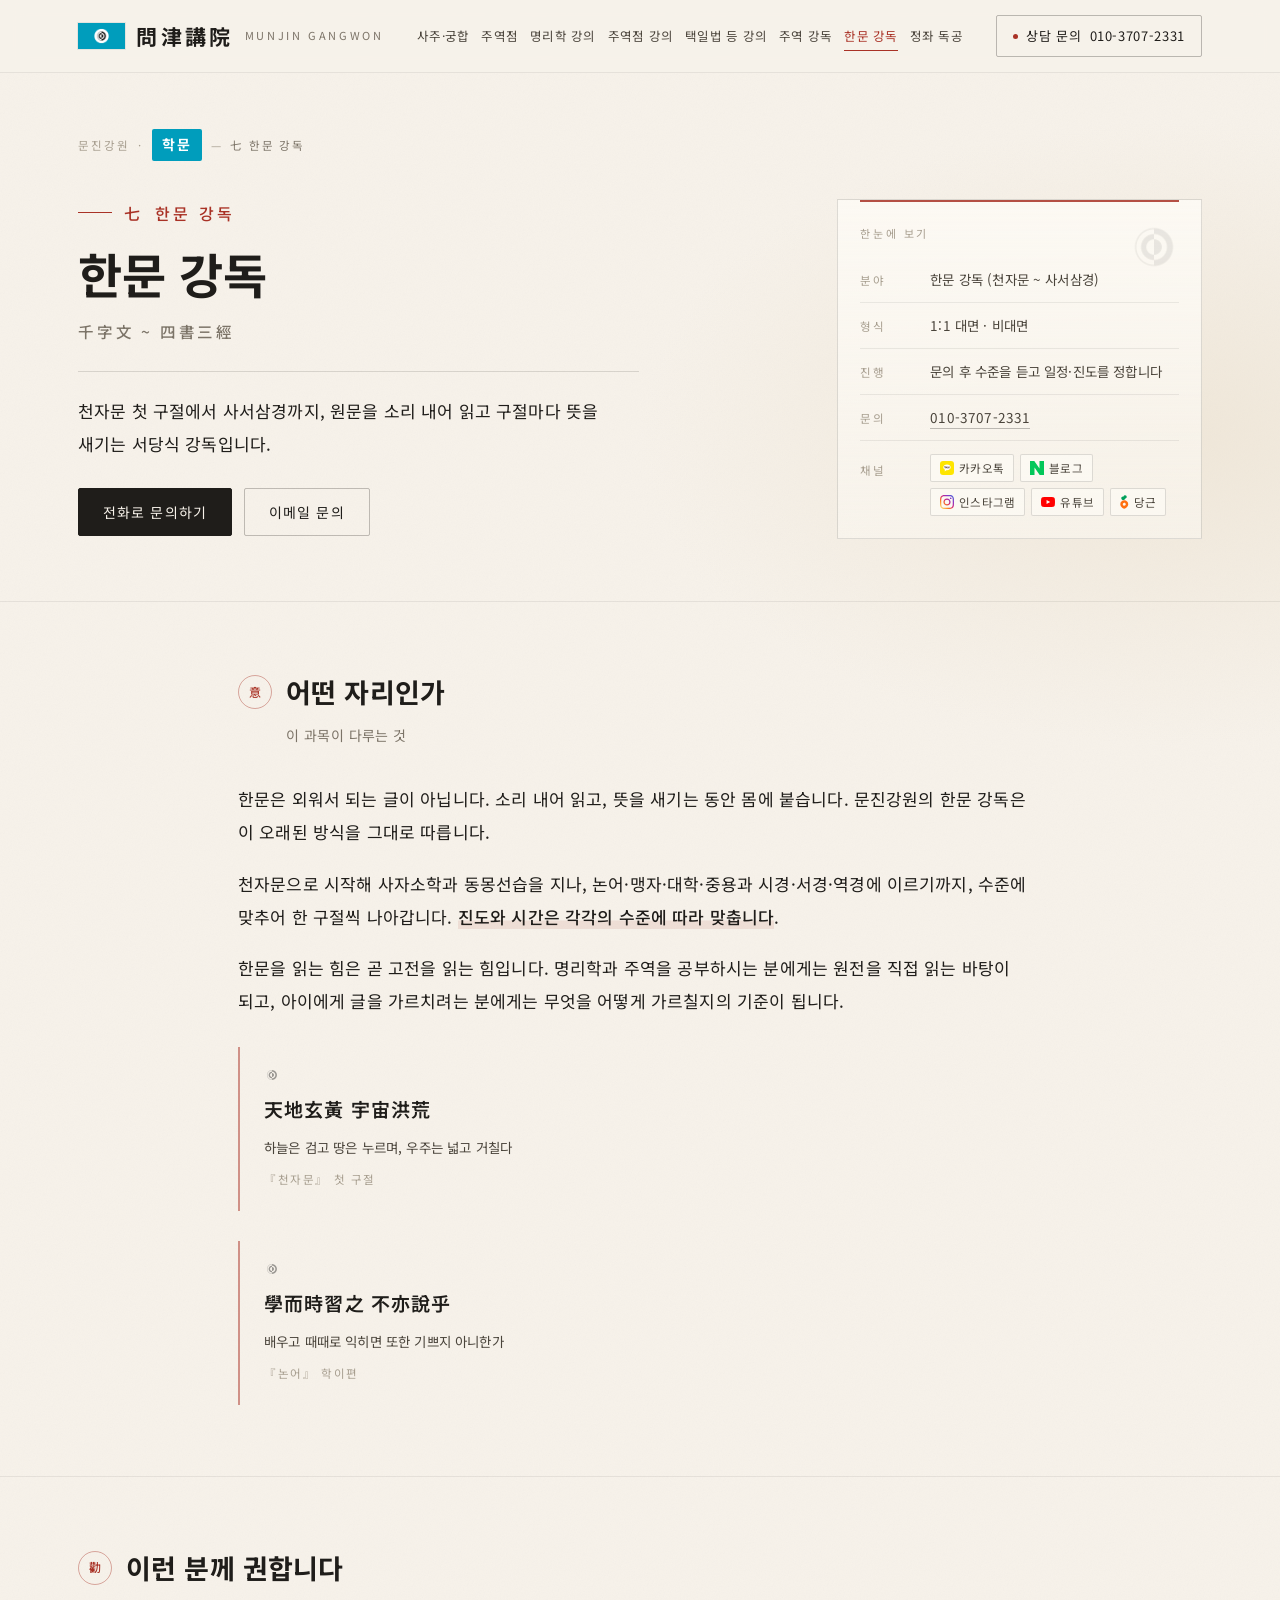
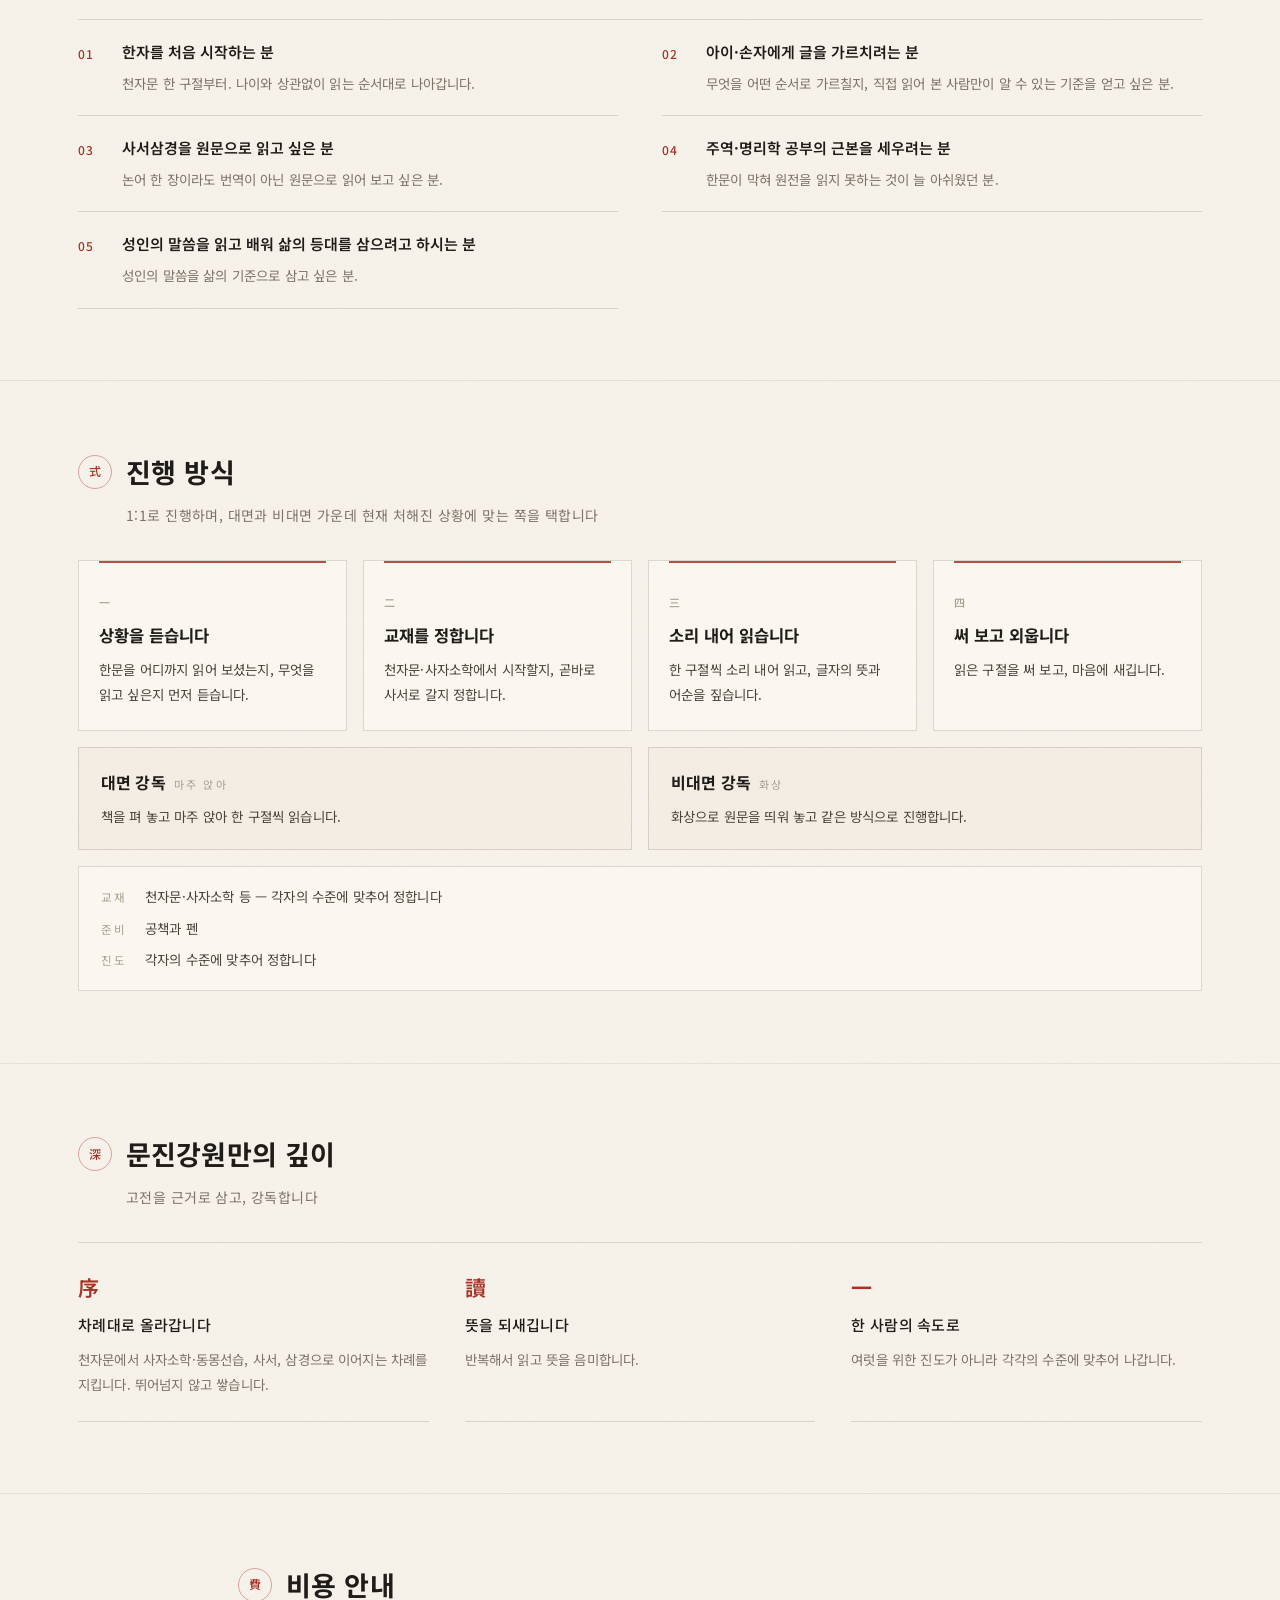
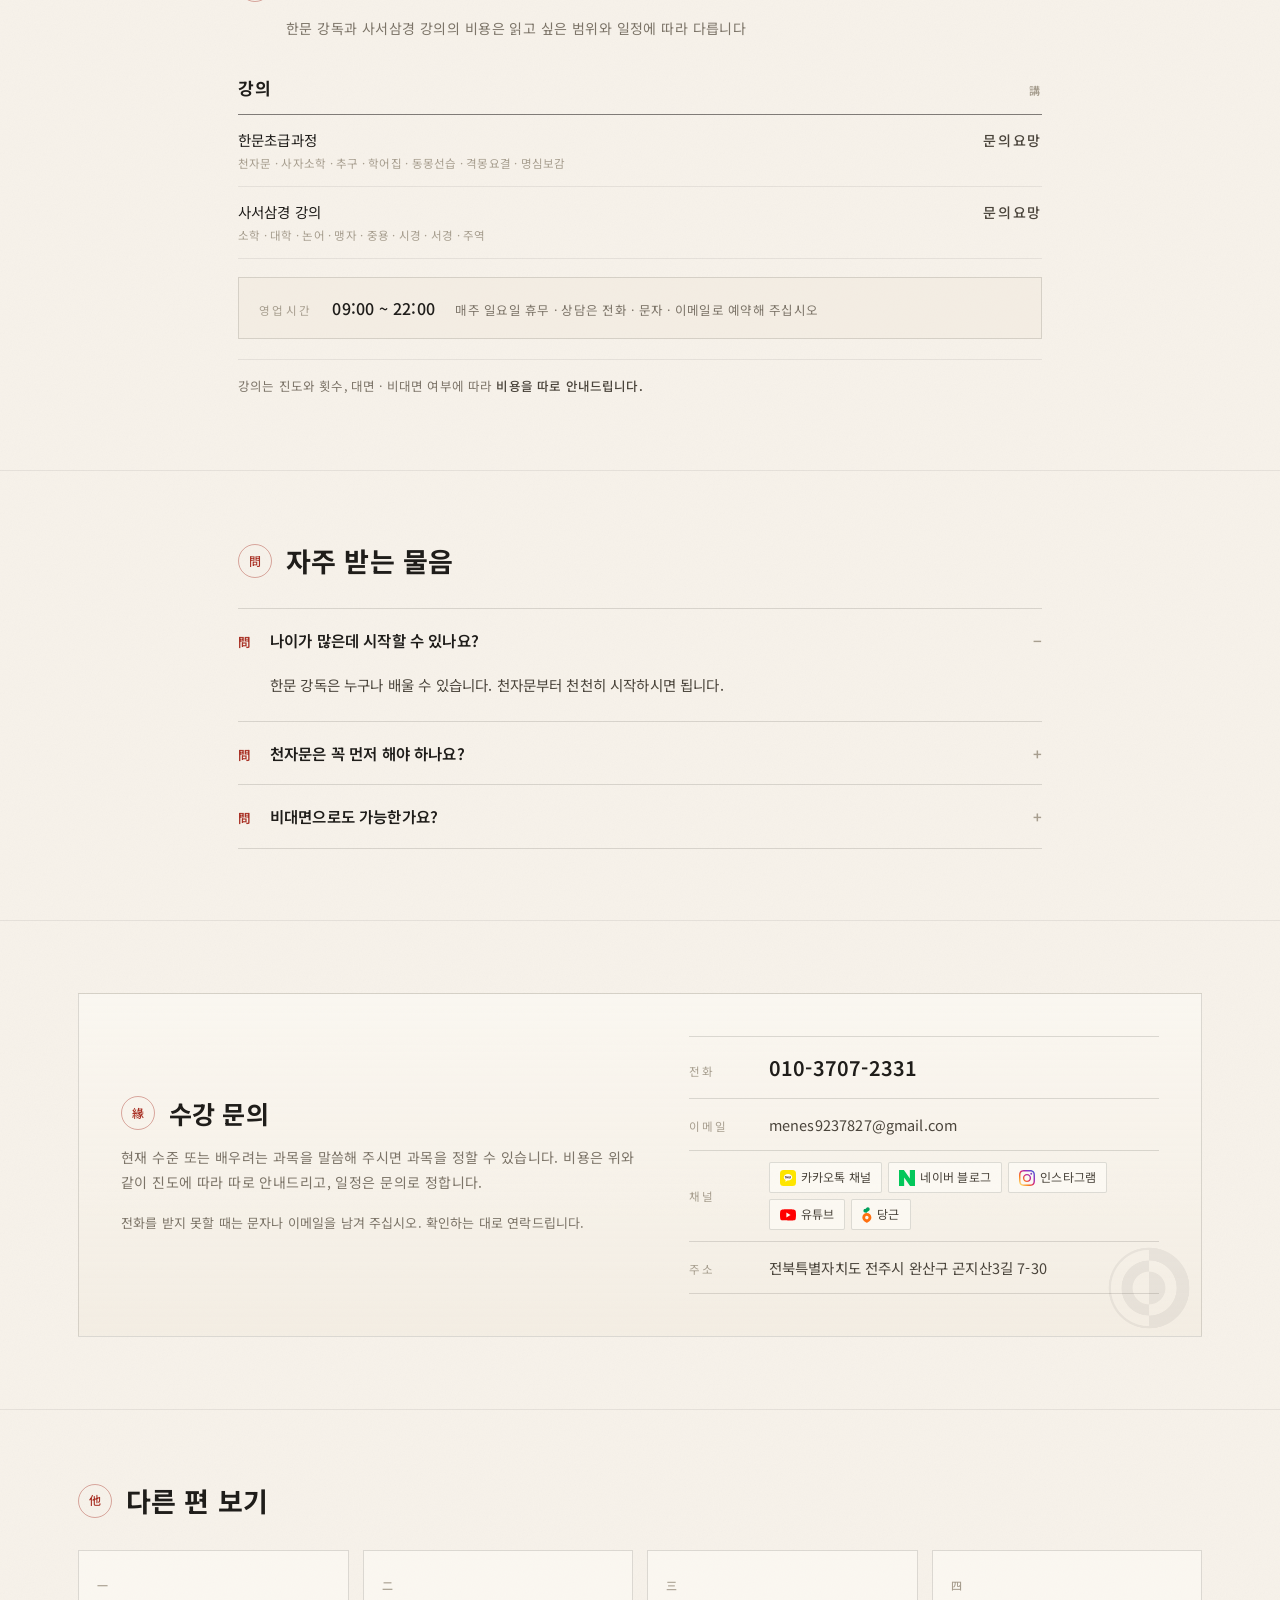
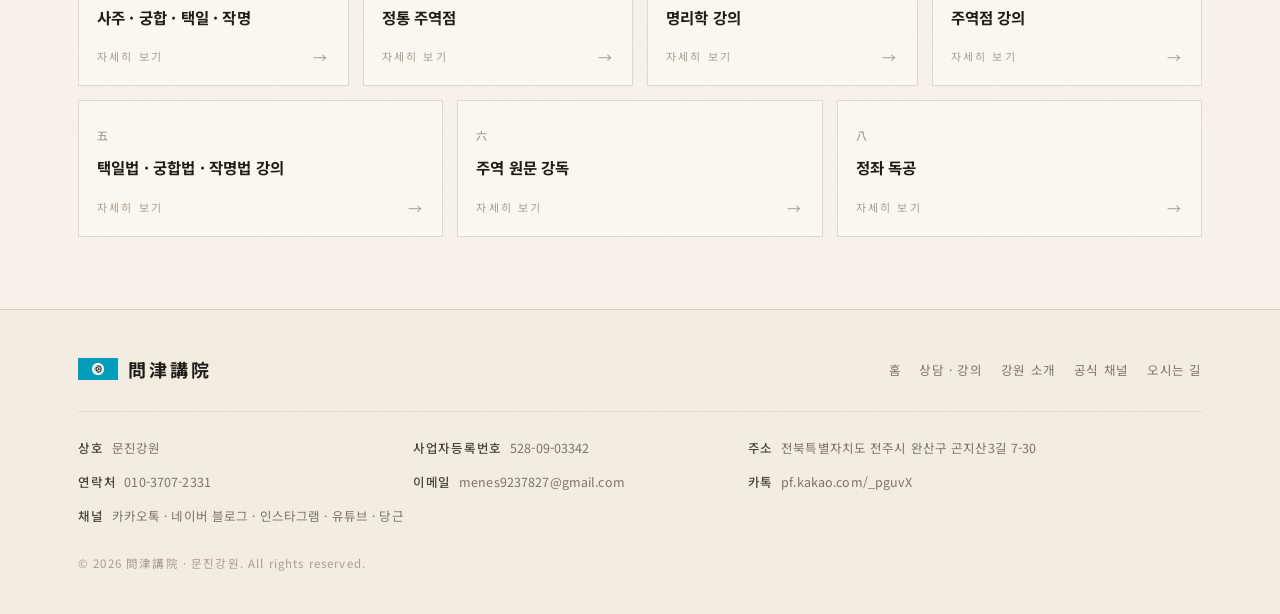
==== hanmun.html @ 432a739d "문진강원 홈페이지 공개" ====
<!DOCTYPE html>
<html lang="ko">
<head>
<meta charset="utf-8">
<meta name="viewport" content="width=device-width, initial-scale=1">
<title>한문 강독 · 問津講院 문진강원</title>
<meta name="description" content="전주 문진강원의 1:1 한문 강독. 천자문·사자소학에서 사서삼경까지 원문을 소리 내어 읽고 뜻을 새기는 서당식 수업. 진도는 각자의 수준에 맞춥니다.">
<meta name="theme-color" content="#F7F2EA">
<link rel="icon" type="image/png" href="assets/favicon.png">
<link rel="apple-touch-icon" href="assets/apple-touch-icon.png">

<meta property="og:type" content="article">
<meta property="og:title" content="한문 강독 · 問津講院 문진강원">
<meta property="og:description" content="전주 문진강원의 1:1 한문 강독. 천자문·사자소학에서 사서삼경까지 원문을 소리 내어 읽고 뜻을 새기는 서당식 수업. 진도는 각자의 수준에 맞춥니다.">
<meta property="og:image" content="assets/hanok-yard.jpg">
<link rel="preconnect" href="https://fonts.googleapis.com">
<link rel="preconnect" href="https://fonts.gstatic.com" crossorigin>
<link href="https://fonts.googleapis.com/css2?family=Noto+Sans+KR:wght@300;400;500;600;700;800&display=swap" rel="stylesheet">
<link rel="stylesheet" href="assets/detail.css">
</head>
<body>
<a class="skip" href="#main">본문 바로가기</a>

<header class="site-header">
  <div class="wrap">
    <a class="brand" href="index.html" aria-label="문진강원 홈으로">
      <img class="flag brand-flag" src="assets/flag-sm.png" alt="" width="47" height="26">
      <span class="hanja">問津講院</span>
      <span class="romaji">Munjin Gangwon</span>
    </a>
    <nav class="partnav" aria-label="술수 · 학문 · 영성 여덟 편">
      <a href="saju.html">사주·궁합</a>
      <a href="juyeok.html">주역점</a>
      <a href="myeongri.html">명리학 강의</a>
      <a href="juyeok-class.html">주역점 강의</a>
      <a href="taegil-class.html">택일법 등 강의</a>
      <a href="juyeok-classics.html">주역 강독</a>
      <a href="hanmun.html" aria-current="page">한문 강독</a>
      <a href="meditation.html">정좌 독공</a>
    </nav>
    <a class="header-tel" href="tel:01037072331">
      <span class="dot" aria-hidden="true"></span><span class="label">상담 문의</span> 010-3707-2331
    </a>
  </div>
</header>

<main id="main">

  <section class="phero">
    <div class="wrap">
      <nav class="crumb" aria-label="위치">
        <a href="index.html">문진강원</a>
        <span aria-hidden="true">·</span>
        <a class="here" href="index.html#services">학문</a>
        <span class="dash" aria-hidden="true">—</span>
        <span class="now">七 한문 강독</span>
      </nav>

      <div class="phero-grid">
        <div>
          <p class="num">七<span>한문 강독</span></p>
          <h1>한문 강독</h1>
          <p class="hanja-sub">千字文 ~ 四書三經</p>
          <p class="ph-lead">천자문 첫 구절에서 사서삼경까지, 원문을 소리 내어 읽고 구절마다 뜻을 새기는 서당식 강독입니다.</p>
          <div class="ph-actions">
            <a class="btn btn-solid" href="tel:01037072331">전화로 문의하기</a>
            <a class="btn btn-ghost" href="mailto:menes9237827@gmail.com">이메일 문의</a>
          </div>
        </div>

        <aside class="ph-card" aria-label="한눈에 보기">
          <span class="sym-wm card-wm" aria-hidden="true"></span>
          <p class="cap">한눈에 보기</p>
          <dl>
            <div><dt>분야</dt><dd>한문 강독 (천자문 ~ 사서삼경)</dd></div>
            <div><dt>형식</dt><dd>1:1 대면 · 비대면</dd></div>
            <div><dt>진행</dt><dd>문의 후 수준을 듣고 일정·진도를 정합니다</dd></div>
            <div><dt>문의</dt><dd><a href="tel:01037072331">010-3707-2331</a></dd></div>
            <div><dt>채널</dt><dd class="ch-cell"><div class="chips">
              <a href="https://pf.kakao.com/_pguvX" target="_blank" rel="noopener"><span class="ic" aria-hidden="true"><svg width="14" height="14" viewBox="0 0 32 32" xmlns="http://www.w3.org/2000/svg"><rect width="32" height="32" rx="7" fill="#FEE500"/><g transform="translate(5.6 4.9) scale(0.867)"><path fill="#FFFFFF" d="M12 18.75c-.591 0-1.1697-.0413-1.7317-.1209-.5626.3965-3.813 2.6797-4.1198 2.7225 0 0-.1258.0489-.2328-.0141s-.0876-.2282-.0876-.2282c.0322-.2198.8426-3.0183.992-3.5333-2.7452-1.36-4.5701-3.7686-4.5701-6.5135C2.25 6.8168 6.6152 3.375 12 3.375s9.75 3.4418 9.75 7.6875c0 4.2457-4.3652 7.6875-9.75 7.6875z"/><path fill="#3C1E1E" d="M8.0496 9.8672h-.8777v3.3417c0 .2963-.2523.5372-.5625.5372s-.5625-.2409-.5625-.5372V9.8672h-.8777c-.3044 0-.552-.2471-.552-.5508s.2477-.5508.552-.5508h2.8804c.3044 0 .552.2471.552.5508s-.2477.5508-.552.5508zm10.9879 2.9566a.558.558 0 0 1 .108.4167.5588.5588 0 0 1-.2183.371.5572.5572 0 0 1-.3383.1135.558.558 0 0 1-.4493-.2236l-1.3192-1.7479-.1952.1952v1.2273a.5635.5635 0 0 1-.5627.5628.563.563 0 0 1-.5625-.5625V9.3281c0-.3102.2523-.5625.5625-.5625s.5625.2523.5625.5625v1.209l1.5694-1.5694c.0807-.0807.1916-.1252.312-.1252.1404 0 .2814.0606.3871.1661.0985.0984.1573.2251.1654.3566.0082.1327-.036.2542-.1241.3425l-1.2818 1.2817 1.3845 1.8344zm-8.3502-3.5023c-.095-.2699-.3829-.5475-.7503-.5557-.3663.0083-.6542.2858-.749.5551l-1.3455 3.5415c-.1708.5305-.0217.7272.1333.7988a.8568.8568 0 0 0 .3576.0776c.2346 0 .4139-.0952.4678-.2481l.2787-.7297 1.7152.0001.2785.7292c.0541.1532.2335.2484.4681.2484a.8601.8601 0 0 0 .3576-.0775c.1551-.0713.3041-.2681.1329-.7999l-1.3449-3.5398zm-1.3116 2.4433l.5618-1.5961.5618 1.5961H9.3757zm5.9056 1.3836c0 .2843-.2418.5156-.5391.5156h-1.8047c-.2973 0-.5391-.2314-.5391-.5156V9.3281c0-.3102.2576-.5625.5742-.5625s.5742.2523.5742.5625v3.3047h1.1953c.2974 0 .5392.2314.5392.5156z"/></g></svg></span><span>카카오톡</span></a>
              <a href="https://blog.naver.com/menes01" target="_blank" rel="noopener"><span class="ic" aria-hidden="true"><svg width="14" height="14" viewBox="0 0 24 24" xmlns="http://www.w3.org/2000/svg"><path fill="#03C75A" d="M16.273 12.845 7.376 0H0v24h7.726V11.156L16.624 24H24V0h-7.727v12.845Z"/></svg></span><span>블로그</span></a>
              <a href="https://www.instagram.com/futura.saju/" target="_blank" rel="noopener"><span class="ic" aria-hidden="true"><svg width="14" height="14" viewBox="0 0 24 24" xmlns="http://www.w3.org/2000/svg"><defs><linearGradient id="igCard2" x1="2" y1="22" x2="22" y2="2" gradientUnits="userSpaceOnUse"><stop offset="0" stop-color="#FEDA75"/><stop offset=".28" stop-color="#FA7E1E"/><stop offset=".52" stop-color="#D62976"/><stop offset=".74" stop-color="#962FBF"/><stop offset="1" stop-color="#4F5BD5"/></linearGradient></defs><path fill="url(#igCard2)" d="M7.0301.084c-1.2768.0602-2.1487.264-2.911.5634-.7888.3075-1.4575.72-2.1228 1.3877-.6652.6677-1.075 1.3368-1.3802 2.127-.2954.7638-.4956 1.6365-.552 2.914-.0564 1.2775-.0689 1.6882-.0626 4.947.0062 3.2586.0206 3.6671.0825 4.9473.061 1.2765.264 2.1482.5635 2.9107.308.7889.72 1.4573 1.388 2.1228.6679.6655 1.3365 1.0743 2.1285 1.38.7632.295 1.6361.4961 2.9134.552 1.2773.056 1.6884.069 4.9462.0627 3.2578-.0062 3.668-.0207 4.9478-.0814 1.28-.0607 2.147-.2652 2.9098-.5633.7889-.3086 1.4578-.72 2.1228-1.3881.665-.6682 1.0745-1.3378 1.3795-2.1284.2957-.7632.4966-1.636.552-2.9124.056-1.2809.0692-1.6898.063-4.948-.0063-3.2583-.021-3.6668-.0817-4.9465-.0607-1.2797-.264-2.1487-.5633-2.9117-.3084-.7889-.72-1.4568-1.3876-2.1228C21.2982 1.33 20.628.9208 19.8378.6165 19.074.321 18.2017.1197 16.9244.0645 15.6471.0093 15.236-.005 11.977.0014 8.718.0076 8.31.0215 7.0301.0839m.1402 21.6932c-1.17-.0509-1.8053-.2453-2.2287-.408-.5606-.216-.96-.4771-1.3819-.895-.422-.4178-.6811-.8186-.9-1.378-.1644-.4234-.3624-1.058-.4171-2.228-.0595-1.2645-.072-1.6442-.079-4.848-.007-3.2037.0053-3.583.0607-4.848.05-1.169.2456-1.805.408-2.2282.216-.5613.4762-.96.895-1.3816.4188-.4217.8184-.6814 1.3783-.9003.423-.1651 1.0575-.3614 2.227-.4171 1.2655-.06 1.6447-.072 4.848-.079 3.2033-.007 3.5835.005 4.8495.0608 1.169.0508 1.8053.2445 2.228.408.5608.216.96.4754 1.3816.895.4217.4194.6816.8176.9005 1.3787.1653.4217.3617 1.056.4169 2.2263.0602 1.2655.0739 1.645.0796 4.848.0058 3.203-.0055 3.5834-.061 4.848-.051 1.17-.245 1.8055-.408 2.2294-.216.5604-.4763.96-.8954 1.3814-.419.4215-.8181.6811-1.3783.9-.4224.1649-1.0577.3617-2.2262.4174-1.2656.0595-1.6448.072-4.8493.079-3.2045.007-3.5825-.006-4.848-.0608M16.953 5.5864A1.44 1.44 0 1 0 18.39 4.144a1.44 1.44 0 0 0-1.437 1.4424M5.8385 12.012c.0067 3.4032 2.7706 6.1557 6.173 6.1493 3.4026-.0065 6.157-2.7701 6.1506-6.1733-.0065-3.4032-2.771-6.1565-6.174-6.1498-3.403.0067-6.156 2.771-6.1496 6.1738M8 12.0077a4 4 0 1 1 4.008 3.9921A3.9996 3.9996 0 0 1 8 12.0077"/></svg></span><span>인스타그램</span></a>
              <a href="https://www.youtube.com/@미래사주" target="_blank" rel="noopener"><span class="ic" aria-hidden="true"><svg width="14" height="14" viewBox="0 0 24 24" xmlns="http://www.w3.org/2000/svg"><path fill="#FF0000" d="M23.498 6.186a3.016 3.016 0 0 0-2.122-2.136C19.505 3.545 12 3.545 12 3.545s-7.505 0-9.377.505A3.017 3.017 0 0 0 .502 6.186C0 8.07 0 12 0 12s0 3.93.502 5.814a3.016 3.016 0 0 0 2.122 2.136c1.871.505 9.376.505 9.376.505s7.505 0 9.377-.505a3.015 3.015 0 0 0 2.122-2.136C24 15.93 24 12 24 12s0-3.93-.502-5.814zM9.545 15.568V8.432L15.818 12l-6.273 3.568z"/></svg></span><span>유튜브</span></a>
              <a href="https://www.daangn.com/kr/local-profile/%EB%AC%B8%EC%A7%84%EA%B0%95%EC%9B%90-46cbgq1tn4zh/" target="_blank" rel="noopener"><span class="ic" aria-hidden="true"><svg width="8.5" height="14" viewBox="10.4 3.8 19.7 32.4" xmlns="http://www.w3.org/2000/svg"><path fill="#FF6F0F" d="M20.269 15.922c-5.093 0-9.221 4.002-9.221 9.046 0 6.973 9.246 10.674 9.22 10.664-.025.01 9.222-3.69 9.222-10.664 0-5.044-4.129-9.046-9.221-9.046Zm0 12.707c-.69 0-1.365-.203-1.94-.583a3.468 3.468 0 0 1-1.285-1.551 3.426 3.426 0 0 1 .757-3.767 3.52 3.52 0 0 1 3.804-.75 3.482 3.482 0 0 1 1.567 1.274 3.432 3.432 0 0 1-.434 4.365 3.52 3.52 0 0 1-2.469 1.012Z"/><path fill="#00A05B" d="M22.345 4.399c-2.152 0-3.65 1.489-3.886 3.242-2.87-.785-5.118 1.368-5.118 3.751 0 1.818 1.258 3.286 2.943 3.763 1.357.384 3.799.098 3.799.098-.012-.587.534-1.232 1.376-1.82 2.396-1.669 4.271-2.455 4.56-4.732.304-2.376-1.482-4.302-3.674-4.302Z"/></svg></span><span>당근</span></a>
              </div></dd></div>
          </dl>
        </aside>
      </div>
    </div>
  </section>

  <section class="sec">
    <div class="wrap narrow">
      <h2 class="h2"><span class="hanja" aria-hidden="true">意</span>어떤 자리인가</h2>
      <p class="h2lead">이 과목이 다루는 것</p>
      <div class="prose">
          <p>한문은 외워서 되는 글이 아닙니다. 소리 내어 읽고, 뜻을 새기는 동안 몸에 붙습니다. 문진강원의 한문 강독은 이 오래된 방식을 그대로 따릅니다.</p>
          <p>천자문으로 시작해 사자소학과 동몽선습을 지나, 논어·맹자·대학·중용과 시경·서경·역경에 이르기까지, 수준에 맞추어 한 구절씩 나아갑니다. <strong>진도와 시간은 각각의 수준에 따라 맞춥니다</strong>.</p>
          <p>한문을 읽는 힘은 곧 고전을 읽는 힘입니다. 명리학과 주역을 공부하시는 분에게는 원전을 직접 읽는 바탕이 되고, 아이에게 글을 가르치려는 분에게는 무엇을 어떻게 가르칠지의 기준이 됩니다.</p>
          <blockquote class="quote">
            <img class="quote-sym" src="assets/symbol-ink.png" alt="" width="16" height="16">
            <p class="cn">天地玄黃 宇宙洪荒</p>
            <p class="kr">하늘은 검고 땅은 누르며, 우주는 넓고 거칠다</p>
            <p class="src">『천자문』 첫 구절</p>
          </blockquote>
          <blockquote class="quote">
            <img class="quote-sym" src="assets/symbol-ink.png" alt="" width="16" height="16">
            <p class="cn">學而時習之 不亦說乎</p>
            <p class="kr">배우고 때때로 익히면 또한 기쁘지 아니한가</p>
            <p class="src">『논어』 학이편</p>
          </blockquote>
      </div>
    </div>
  </section>

  <section class="sec">
    <div class="wrap">
      <h2 class="h2"><span class="hanja" aria-hidden="true">勸</span>이런 분께 권합니다</h2>
      <ul class="who">
            <li>
              <span class="n" aria-hidden="true">01</span>
              <div><h3>한자를 처음 시작하는 분</h3><p>천자문 한 구절부터. 나이와 상관없이 읽는 순서대로 나아갑니다.</p></div>
            </li>
            <li>
              <span class="n" aria-hidden="true">02</span>
              <div><h3>아이·손자에게 글을 가르치려는 분</h3><p>무엇을 어떤 순서로 가르칠지, 직접 읽어 본 사람만이 알 수 있는 기준을 얻고 싶은 분.</p></div>
            </li>
            <li>
              <span class="n" aria-hidden="true">03</span>
              <div><h3>사서삼경을 원문으로 읽고 싶은 분</h3><p>논어 한 장이라도 번역이 아닌 원문으로 읽어 보고 싶은 분.</p></div>
            </li>
            <li>
              <span class="n" aria-hidden="true">04</span>
              <div><h3>주역·명리학 공부의 근본을 세우려는 분</h3><p>한문이 막혀 원전을 읽지 못하는 것이 늘 아쉬웠던 분.</p></div>
            </li>
            <li>
              <span class="n" aria-hidden="true">05</span>
              <div><h3>성인의 말씀을 읽고 배워 삶의 등대를 삼으려고 하시는 분</h3><p>성인의 말씀을 삶의 기준으로 삼고 싶은 분.</p></div>
            </li>
      </ul>
    </div>
  </section>

  <section class="sec">
    <div class="wrap">
      <h2 class="h2"><span class="hanja" aria-hidden="true">式</span>진행 방식</h2>
      <p class="h2lead">1:1로 진행하며, 대면과 비대면 가운데 현재 처해진 상황에 맞는 쪽을 택합니다</p>
      <ol class="steps">
          <li class="step">
            <p class="k">一</p>
            <h3>상황을 듣습니다</h3>
            <p>한문을 어디까지 읽어 보셨는지, 무엇을 읽고 싶은지 먼저 듣습니다.</p>
          </li>
          <li class="step">
            <p class="k">二</p>
            <h3>교재를 정합니다</h3>
            <p>천자문·사자소학에서 시작할지, 곧바로 사서로 갈지 정합니다.</p>
          </li>
          <li class="step">
            <p class="k">三</p>
            <h3>소리 내어 읽습니다</h3>
            <p>한 구절씩 소리 내어 읽고, 글자의 뜻과 어순을 짚습니다.</p>
          </li>
          <li class="step">
            <p class="k">四</p>
            <h3>써 보고 외웁니다</h3>
            <p>읽은 구절을 써 보고, 마음에 새깁니다.</p>
          </li>
      </ol>
      <div class="two-track">
          <div class="track">
            <h3>대면 강독<span>마주 앉아</span></h3>
            <p>책을 펴 놓고 마주 앉아 한 구절씩 읽습니다.</p>
          </div>
          <div class="track">
            <h3>비대면 강독<span>화상</span></h3>
            <p>화상으로 원문을 띄워 놓고 같은 방식으로 진행합니다.</p>
          </div>
      </div>
      <div class="prepare">
          <span class="lb">교재</span><span>천자문·사자소학 등 — 각자의 수준에 맞추어 정합니다</span>
          <span class="lb">준비</span><span>공책과 펜</span>
          <span class="lb">진도</span><span>각자의 수준에 맞추어 정합니다</span>
      </div>
    </div>
  </section>

  <section class="sec">
    <div class="wrap">
      <h2 class="h2"><span class="hanja" aria-hidden="true">深</span>문진강원만의 깊이</h2>
      <p class="h2lead">고전을 근거로 삼고, 강독합니다</p>
      <ul class="depths">
          <li>
            <p class="k" aria-hidden="true">序</p>
            <h3>차례대로 올라갑니다</h3>
            <p>천자문에서 사자소학·동몽선습, 사서, 삼경으로 이어지는 차례를 지킵니다. 뛰어넘지 않고 쌓습니다.</p>
          </li>
          <li>
            <p class="k" aria-hidden="true">讀</p>
            <h3>뜻을 되새깁니다</h3>
            <p>반복해서 읽고 뜻을 음미합니다.</p>
          </li>
          <li>
            <p class="k" aria-hidden="true">一</p>
            <h3>한 사람의 속도로</h3>
            <p>여럿을 위한 진도가 아니라 각각의 수준에 맞추어 나갑니다.</p>
          </li>
      </ul>
    </div>
  </section>

  <section class="sec">
    <div class="wrap narrow">
      <h2 class="h2"><span class="hanja" aria-hidden="true">費</span>비용 안내</h2>
      <p class="h2lead">한문 강독과 사서삼경 강의의 비용은 읽고 싶은 범위와 일정에 따라 다릅니다</p>

      <div class="fee-block">
        <div class="fee-head"><h3>강의</h3><span class="han">講</span></div>
        <ul class="fee-list">
          <li><span class="nm">한문초급과정<em>천자문 · 사자소학 · 추구 · 학어집 · 동몽선습 · 격몽요결 · 명심보감</em></span><span class="pr q">문의요망</span></li>
          <li><span class="nm">사서삼경 강의<em>소학 · 대학 · 논어 · 맹자 · 중용 · 시경 · 서경 · 주역</em></span><span class="pr q">문의요망</span></li>
        </ul>
      </div>

      <div class="hours">
        <span class="lb">영업시간</span>
        <span class="v">09:00 ~ 22:00</span>
        <span class="sub">매주 일요일 휴무 · 상담은 전화 · 문자 · 이메일로 예약해 주십시오</span>
      </div>

      <p class="fee-foot">강의는 진도와 횟수, 대면 · 비대면 여부에 따라 <b>비용을 따로 안내드립니다.</b></p>
    </div>
  </section>

  <section class="sec">
    <div class="wrap narrow">
      <h2 class="h2"><span class="hanja" aria-hidden="true">問</span>자주 받는 물음</h2>
      <div class="faq">
          <details open>
            <summary><span class="q" aria-hidden="true">問</span><span>나이가 많은데 시작할 수 있나요?</span></summary>
            <div class="a">한문 강독은 누구나 배울 수 있습니다. 천자문부터 천천히 시작하시면 됩니다.</div>
          </details>
          <details>
            <summary><span class="q" aria-hidden="true">問</span><span>천자문은 꼭 먼저 해야 하나요?</span></summary>
            <div class="a">꼭 그렇지는 않습니다. 이미 한자를 아시면 사서부터 시작할 수 있습니다. 현재 처해진 상황을 듣고 정합니다.</div>
          </details>
          <details>
            <summary><span class="q" aria-hidden="true">問</span><span>비대면으로도 가능한가요?</span></summary>
            <div class="a">네. 화상으로 같은 방식으로 진행합니다. 쓴 것을 화면으로 확인하며 갑니다.</div>
          </details>
      </div>
    </div>
  </section>

  <section class="sec">
    <div class="wrap">
      <div class="cta-band">
        <span class="sym-wm cta-wm" aria-hidden="true"></span>
        <div>
          <h2 class="h2"><span class="hanja" aria-hidden="true">緣</span>수강 문의</h2>
          <p class="h2lead">현재 수준 또는 배우려는 과목을 말씀해 주시면 과목을 정할 수 있습니다. 비용은 위와 같이 진도에 따라 따로 안내드리고, 일정은 문의로 정합니다.</p>
          <p class="cta-note">전화를 받지 못할 때는 문자나 이메일을 남겨 주십시오. 확인하는 대로 연락드립니다.</p>
        </div>
        <ul class="cta-list">
          <li><span class="lb">전화</span><a class="big" href="tel:01037072331">010-3707-2331</a></li>
          <li><span class="lb">이메일</span><a href="mailto:menes9237827@gmail.com">menes9237827@gmail.com</a></li>
          <li class="ch-row"><span class="lb">채널</span><div class="chips">
              <a href="https://pf.kakao.com/_pguvX" target="_blank" rel="noopener"><span class="ic" aria-hidden="true"><svg width="16" height="16" viewBox="0 0 32 32" xmlns="http://www.w3.org/2000/svg"><rect width="32" height="32" rx="7" fill="#FEE500"/><g transform="translate(5.6 4.9) scale(0.867)"><path fill="#FFFFFF" d="M12 18.75c-.591 0-1.1697-.0413-1.7317-.1209-.5626.3965-3.813 2.6797-4.1198 2.7225 0 0-.1258.0489-.2328-.0141s-.0876-.2282-.0876-.2282c.0322-.2198.8426-3.0183.992-3.5333-2.7452-1.36-4.5701-3.7686-4.5701-6.5135C2.25 6.8168 6.6152 3.375 12 3.375s9.75 3.4418 9.75 7.6875c0 4.2457-4.3652 7.6875-9.75 7.6875z"/><path fill="#3C1E1E" d="M8.0496 9.8672h-.8777v3.3417c0 .2963-.2523.5372-.5625.5372s-.5625-.2409-.5625-.5372V9.8672h-.8777c-.3044 0-.552-.2471-.552-.5508s.2477-.5508.552-.5508h2.8804c.3044 0 .552.2471.552.5508s-.2477.5508-.552.5508zm10.9879 2.9566a.558.558 0 0 1 .108.4167.5588.5588 0 0 1-.2183.371.5572.5572 0 0 1-.3383.1135.558.558 0 0 1-.4493-.2236l-1.3192-1.7479-.1952.1952v1.2273a.5635.5635 0 0 1-.5627.5628.563.563 0 0 1-.5625-.5625V9.3281c0-.3102.2523-.5625.5625-.5625s.5625.2523.5625.5625v1.209l1.5694-1.5694c.0807-.0807.1916-.1252.312-.1252.1404 0 .2814.0606.3871.1661.0985.0984.1573.2251.1654.3566.0082.1327-.036.2542-.1241.3425l-1.2818 1.2817 1.3845 1.8344zm-8.3502-3.5023c-.095-.2699-.3829-.5475-.7503-.5557-.3663.0083-.6542.2858-.749.5551l-1.3455 3.5415c-.1708.5305-.0217.7272.1333.7988a.8568.8568 0 0 0 .3576.0776c.2346 0 .4139-.0952.4678-.2481l.2787-.7297 1.7152.0001.2785.7292c.0541.1532.2335.2484.4681.2484a.8601.8601 0 0 0 .3576-.0775c.1551-.0713.3041-.2681.1329-.7999l-1.3449-3.5398zm-1.3116 2.4433l.5618-1.5961.5618 1.5961H9.3757zm5.9056 1.3836c0 .2843-.2418.5156-.5391.5156h-1.8047c-.2973 0-.5391-.2314-.5391-.5156V9.3281c0-.3102.2576-.5625.5742-.5625s.5742.2523.5742.5625v3.3047h1.1953c.2974 0 .5392.2314.5392.5156z"/></g></svg></span><span>카카오톡 채널</span></a>
              <a href="https://blog.naver.com/menes01" target="_blank" rel="noopener"><span class="ic" aria-hidden="true"><svg width="16" height="16" viewBox="0 0 24 24" xmlns="http://www.w3.org/2000/svg"><path fill="#03C75A" d="M16.273 12.845 7.376 0H0v24h7.726V11.156L16.624 24H24V0h-7.727v12.845Z"/></svg></span><span>네이버 블로그</span></a>
              <a href="https://www.instagram.com/futura.saju/" target="_blank" rel="noopener"><span class="ic" aria-hidden="true"><svg width="16" height="16" viewBox="0 0 24 24" xmlns="http://www.w3.org/2000/svg"><defs><linearGradient id="igCta2" x1="2" y1="22" x2="22" y2="2" gradientUnits="userSpaceOnUse"><stop offset="0" stop-color="#FEDA75"/><stop offset=".28" stop-color="#FA7E1E"/><stop offset=".52" stop-color="#D62976"/><stop offset=".74" stop-color="#962FBF"/><stop offset="1" stop-color="#4F5BD5"/></linearGradient></defs><path fill="url(#igCta2)" d="M7.0301.084c-1.2768.0602-2.1487.264-2.911.5634-.7888.3075-1.4575.72-2.1228 1.3877-.6652.6677-1.075 1.3368-1.3802 2.127-.2954.7638-.4956 1.6365-.552 2.914-.0564 1.2775-.0689 1.6882-.0626 4.947.0062 3.2586.0206 3.6671.0825 4.9473.061 1.2765.264 2.1482.5635 2.9107.308.7889.72 1.4573 1.388 2.1228.6679.6655 1.3365 1.0743 2.1285 1.38.7632.295 1.6361.4961 2.9134.552 1.2773.056 1.6884.069 4.9462.0627 3.2578-.0062 3.668-.0207 4.9478-.0814 1.28-.0607 2.147-.2652 2.9098-.5633.7889-.3086 1.4578-.72 2.1228-1.3881.665-.6682 1.0745-1.3378 1.3795-2.1284.2957-.7632.4966-1.636.552-2.9124.056-1.2809.0692-1.6898.063-4.948-.0063-3.2583-.021-3.6668-.0817-4.9465-.0607-1.2797-.264-2.1487-.5633-2.9117-.3084-.7889-.72-1.4568-1.3876-2.1228C21.2982 1.33 20.628.9208 19.8378.6165 19.074.321 18.2017.1197 16.9244.0645 15.6471.0093 15.236-.005 11.977.0014 8.718.0076 8.31.0215 7.0301.0839m.1402 21.6932c-1.17-.0509-1.8053-.2453-2.2287-.408-.5606-.216-.96-.4771-1.3819-.895-.422-.4178-.6811-.8186-.9-1.378-.1644-.4234-.3624-1.058-.4171-2.228-.0595-1.2645-.072-1.6442-.079-4.848-.007-3.2037.0053-3.583.0607-4.848.05-1.169.2456-1.805.408-2.2282.216-.5613.4762-.96.895-1.3816.4188-.4217.8184-.6814 1.3783-.9003.423-.1651 1.0575-.3614 2.227-.4171 1.2655-.06 1.6447-.072 4.848-.079 3.2033-.007 3.5835.005 4.8495.0608 1.169.0508 1.8053.2445 2.228.408.5608.216.96.4754 1.3816.895.4217.4194.6816.8176.9005 1.3787.1653.4217.3617 1.056.4169 2.2263.0602 1.2655.0739 1.645.0796 4.848.0058 3.203-.0055 3.5834-.061 4.848-.051 1.17-.245 1.8055-.408 2.2294-.216.5604-.4763.96-.8954 1.3814-.419.4215-.8181.6811-1.3783.9-.4224.1649-1.0577.3617-2.2262.4174-1.2656.0595-1.6448.072-4.8493.079-3.2045.007-3.5825-.006-4.848-.0608M16.953 5.5864A1.44 1.44 0 1 0 18.39 4.144a1.44 1.44 0 0 0-1.437 1.4424M5.8385 12.012c.0067 3.4032 2.7706 6.1557 6.173 6.1493 3.4026-.0065 6.157-2.7701 6.1506-6.1733-.0065-3.4032-2.771-6.1565-6.174-6.1498-3.403.0067-6.156 2.771-6.1496 6.1738M8 12.0077a4 4 0 1 1 4.008 3.9921A3.9996 3.9996 0 0 1 8 12.0077"/></svg></span><span>인스타그램</span></a>
              <a href="https://www.youtube.com/@미래사주" target="_blank" rel="noopener"><span class="ic" aria-hidden="true"><svg width="16" height="16" viewBox="0 0 24 24" xmlns="http://www.w3.org/2000/svg"><path fill="#FF0000" d="M23.498 6.186a3.016 3.016 0 0 0-2.122-2.136C19.505 3.545 12 3.545 12 3.545s-7.505 0-9.377.505A3.017 3.017 0 0 0 .502 6.186C0 8.07 0 12 0 12s0 3.93.502 5.814a3.016 3.016 0 0 0 2.122 2.136c1.871.505 9.376.505 9.376.505s7.505 0 9.377-.505a3.015 3.015 0 0 0 2.122-2.136C24 15.93 24 12 24 12s0-3.93-.502-5.814zM9.545 15.568V8.432L15.818 12l-6.273 3.568z"/></svg></span><span>유튜브</span></a>
              <a href="https://www.daangn.com/kr/local-profile/%EB%AC%B8%EC%A7%84%EA%B0%95%EC%9B%90-46cbgq1tn4zh/" target="_blank" rel="noopener"><span class="ic" aria-hidden="true"><svg width="9.7" height="16" viewBox="10.4 3.8 19.7 32.4" xmlns="http://www.w3.org/2000/svg"><path fill="#FF6F0F" d="M20.269 15.922c-5.093 0-9.221 4.002-9.221 9.046 0 6.973 9.246 10.674 9.22 10.664-.025.01 9.222-3.69 9.222-10.664 0-5.044-4.129-9.046-9.221-9.046Zm0 12.707c-.69 0-1.365-.203-1.94-.583a3.468 3.468 0 0 1-1.285-1.551 3.426 3.426 0 0 1 .757-3.767 3.52 3.52 0 0 1 3.804-.75 3.482 3.482 0 0 1 1.567 1.274 3.432 3.432 0 0 1-.434 4.365 3.52 3.52 0 0 1-2.469 1.012Z"/><path fill="#00A05B" d="M22.345 4.399c-2.152 0-3.65 1.489-3.886 3.242-2.87-.785-5.118 1.368-5.118 3.751 0 1.818 1.258 3.286 2.943 3.763 1.357.384 3.799.098 3.799.098-.012-.587.534-1.232 1.376-1.82 2.396-1.669 4.271-2.455 4.56-4.732.304-2.376-1.482-4.302-3.674-4.302Z"/></svg></span><span>당근</span></a>
              </div></li>
          <li><span class="lb">주소</span><span>전북특별자치도 전주시 완산구 곤지산3길 7-30</span></li>
        </ul>
      </div>
    </div>
  </section>

  <section class="sec">
    <div class="wrap">
      <h2 class="h2"><span class="hanja" aria-hidden="true">他</span>다른 편 보기</h2>
      <div class="pager seven">
          <a class="pg" href="saju.html">
            <span>
              <span class="pn">一</span>
              <h3>사주 · 궁합 · 택일 · 작명</h3>
            </span>
            <span class="go"><span>자세히 보기</span><span class="arrow" aria-hidden="true">→</span></span>
          </a>

          <a class="pg" href="juyeok.html">
            <span>
              <span class="pn">二</span>
              <h3>정통 주역점</h3>
            </span>
            <span class="go"><span>자세히 보기</span><span class="arrow" aria-hidden="true">→</span></span>
          </a>

          <a class="pg" href="myeongri.html">
            <span>
              <span class="pn">三</span>
              <h3>명리학 강의</h3>
            </span>
            <span class="go"><span>자세히 보기</span><span class="arrow" aria-hidden="true">→</span></span>
          </a>

          <a class="pg" href="juyeok-class.html">
            <span>
              <span class="pn">四</span>
              <h3>주역점 강의</h3>
            </span>
            <span class="go"><span>자세히 보기</span><span class="arrow" aria-hidden="true">→</span></span>
          </a>

          <a class="pg" href="taegil-class.html">
            <span>
              <span class="pn">五</span>
              <h3>택일법 · 궁합법 · 작명법 강의</h3>
            </span>
            <span class="go"><span>자세히 보기</span><span class="arrow" aria-hidden="true">→</span></span>
          </a>

          <a class="pg" href="juyeok-classics.html">
            <span>
              <span class="pn">六</span>
              <h3>주역 원문 강독</h3>
            </span>
            <span class="go"><span>자세히 보기</span><span class="arrow" aria-hidden="true">→</span></span>
          </a>

          <a class="pg" href="meditation.html">
            <span>
              <span class="pn">八</span>
              <h3>정좌 독공</h3>
            </span>
            <span class="go"><span>자세히 보기</span><span class="arrow" aria-hidden="true">→</span></span>
          </a>
      </div>
    </div>
  </section>

</main>

<footer class="site-footer">
  <div class="wrap">
    <div class="footer-top">
      <span class="footer-brand"><img class="footer-flag" src="assets/flag-sm.png" alt="문진강원 강원기" width="40" height="22">問津講院</span>
      <nav class="footer-nav" aria-label="바닥글 메뉴">
        <a href="index.html">홈</a>
        <a href="index.html#services">상담 · 강의</a>
        <a href="index.html#about">강원 소개</a>
        <a href="index.html#channels">공식 채널</a>
        <a href="index.html#visit">오시는 길</a>
      </nav>
    </div>

    <div class="biz">
      <p><b>상호</b>문진강원</p>
      <p><b>사업자등록번호</b>528-09-03342</p>
      <p><b>주소</b>전북특별자치도 전주시 완산구 곤지산3길 7-30</p>
      <p><b>연락처</b><a href="tel:01037072331">010-3707-2331</a></p>
      <p><b>이메일</b><a href="mailto:menes9237827@gmail.com">menes9237827@gmail.com</a></p>
      <p><b>카톡</b><a href="https://pf.kakao.com/_pguvX" target="_blank" rel="noopener">pf.kakao.com/_pguvX</a></p>
      <p class="biz-ch"><b>채널</b><a href="https://pf.kakao.com/_pguvX" target="_blank" rel="noopener">카카오톡</a> · <a href="https://blog.naver.com/menes01" target="_blank" rel="noopener">네이버 블로그</a> · <a href="https://www.instagram.com/futura.saju/" target="_blank" rel="noopener">인스타그램</a> · <a href="https://www.youtube.com/@미래사주" target="_blank" rel="noopener">유튜브</a> · <a href="https://www.daangn.com/kr/local-profile/%EB%AC%B8%EC%A7%84%EA%B0%95%EC%9B%90-46cbgq1tn4zh/" target="_blank" rel="noopener">당근</a></p>
    </div>

    <div class="copyright">
      <span>© 2026 問津講院 · 문진강원. All rights reserved.</span>
    </div>
  </div>
</footer>

</body>
</html>
---- assets/detail.css ----
/* 問津講院 · 문진강원 — 상담 · 강의 상세 페이지 공통 스타일
   index.html의 한지(#F7F2EA) · 먹색(#1F1D1A) · 인주색(#A93226) 체계를 그대로 씁니다. */

:root{
  --hanji:#F7F2EA;
  --hanji-2:#F1EADE;
  --hanji-3:#EAE1D1;
  --paper:#FCF9F3;
  --ink:#1F1D1A;
  --ink-2:#4A443B;
  --ink-3:#7C7468;
  --ink-4:#A79E8F;
  --seal:#A93226;
  --brand:#009DBC;          /* 문진강원 대표 푸른색 — 강원기 바탕 */
  --brand-deep:#00687E;     /* 작은 글씨·링크용 짙은 푸른색 */
  --line:rgba(31,29,26,.14);
  --line-2:rgba(31,29,26,.08);
  --serif:"Noto Sans KR","Noto Sans CJK KR",sans-serif;   /* 제목·인용·한자도 고딕으로 통일 */
  --sans:"Noto Sans KR","Noto Sans CJK KR",sans-serif;
  --w:1180px;
}
*,*::before,*::after{box-sizing:border-box}
html{-webkit-text-size-adjust:100%;scroll-behavior:smooth}
body{
  margin:0;
  background-color:var(--hanji);
  color:var(--ink);
  font-family:var(--sans);
  font-weight:400;
  font-size:16px;
  line-height:1.75;
  letter-spacing:.01em;
  word-break:keep-all;
  overflow-wrap:break-word;
  -webkit-font-smoothing:antialiased;
  background-image:
    radial-gradient(1200px 600px at 12% -8%, rgba(255,255,255,.75), rgba(255,255,255,0) 62%),
    radial-gradient(900px 520px at 92% 8%, rgba(233,222,203,.55), rgba(233,222,203,0) 60%),
    radial-gradient(1100px 700px at 50% 108%, rgba(226,214,193,.5), rgba(226,214,193,0) 65%),
    url("data:image/svg+xml,%3Csvg xmlns='http://www.w3.org/2000/svg' width='180' height='180'%3E%3Cfilter id='n'%3E%3CfeTurbulence type='fractalNoise' baseFrequency='.82' numOctaves='3' stitchTiles='stitch'/%3E%3CfeColorMatrix type='saturate' values='0'/%3E%3C/filter%3E%3Crect width='180' height='180' filter='url(%23n)' opacity='.045'/%3E%3C/svg%3E");
  background-repeat:repeat,repeat,repeat,repeat;
  background-size:auto,auto,auto,180px 180px;
}
img{max-width:100%;display:block}
a{color:inherit;text-decoration:none}
h1,h2,h3,h4,p,figure,blockquote,dl,dd{margin:0}
ul,ol{margin:0;padding:0;list-style:none}
::selection{background:rgba(169,50,38,.16)}
:focus-visible{outline:2px solid var(--seal);outline-offset:3px}

.wrap{width:100%;max-width:var(--w);margin:0 auto;padding:0 28px}
.wrap.narrow{max-width:860px}
.serif{font-family:var(--serif)}
.skip{
  position:absolute;left:-9999px;top:0;background:var(--ink);color:var(--hanji);
  padding:10px 16px;font-size:13px;z-index:99;
}
.skip:focus{left:12px;top:12px}

/* ---------- header ---------- */
.site-header{
  position:sticky;top:0;z-index:40;
  background:rgba(247,242,234,.9);
  -webkit-backdrop-filter:blur(10px);
  backdrop-filter:blur(10px);
  border-bottom:1px solid var(--line-2);
}
.site-header .wrap{
  display:flex;align-items:center;justify-content:space-between;gap:20px;
  height:72px;
}
.brand{display:flex;align-items:center;gap:11px;min-width:0;flex:none}
.brand-sym{width:30px;height:30px;flex:none;border-radius:50%}
/* 강원기(직사각형 깃발) — 메인 페이지와 같은 표식, 동그랗게 자르지 않음 */
.flag{
  display:block;flex:none;width:auto;
  box-shadow:0 0 0 1px rgba(0,73,88,.08), 0 6px 16px -14px rgba(0,73,88,.7);
}
.brand-flag{height:26px;flex:none}
.brand .hanja{
  font-family:var(--sans);font-weight:700;font-size:21px;
  letter-spacing:.16em;color:var(--ink);white-space:nowrap;
}
.brand .romaji{
  font-size:11px;letter-spacing:.24em;color:var(--ink-3);text-transform:uppercase;
  white-space:nowrap;
}
/* 여덟 편 메뉴 — 1280px·1440px에서 한 줄에 들어가도록 간격·글자를 미세 조정 */
.partnav{display:flex;align-items:center;gap:12px;min-width:0}
.partnav a{
  font-size:12.5px;color:var(--ink-2);letter-spacing:.02em;position:relative;
  padding:4px 0;white-space:nowrap;transition:color .25s ease;
}
.partnav a::after{
  content:"";position:absolute;left:0;right:100%;bottom:0;height:1px;background:var(--seal);
  transition:right .3s ease;
}
.partnav a:hover{color:var(--ink)}
.partnav a:hover::after{right:0}
.partnav a[aria-current="page"]{color:var(--seal)}
.partnav a[aria-current="page"]::after{right:0}
.header-tel{
  display:inline-flex;align-items:center;gap:8px;flex:none;
  font-size:13px;letter-spacing:.05em;color:var(--ink);
  border:1px solid rgba(31,29,26,.28);border-radius:2px;
  padding:9px 16px;white-space:nowrap;transition:background .25s ease,border-color .25s ease,color .25s ease;
}
.header-tel:hover{background:var(--ink);border-color:var(--ink);color:var(--hanji)}
.header-tel .dot{width:5px;height:5px;border-radius:50%;background:var(--seal);flex:none}

/* ---------- page hero ---------- */
.phero{padding:clamp(30px,4.6vw,56px) 0 clamp(38px,5vw,62px)}
.crumb{display:flex;align-items:center;flex-wrap:wrap;gap:9px;font-size:11.5px;letter-spacing:.16em;color:var(--ink-4)}
.crumb a{transition:color .25s}
.crumb a:hover{color:var(--seal)}
.crumb .now{color:var(--ink-3)}
/* 빵부스러기의 상담 — 강원기 청록으로 크고 굵게 */
.crumb .here{
  font-weight:700;font-size:14px;letter-spacing:.14em;
  color:#fff;background:var(--brand);
  padding:3px 10px 4px;border-radius:2px;
  transition:background .25s ease;
}
.crumb .here:hover{color:#fff;background:var(--brand-deep)}
.crumb .dash{letter-spacing:0}
.phero-grid{
  display:grid;grid-template-columns:1.32fr .68fr;
  gap:clamp(26px,4vw,54px);align-items:start;
  margin-top:clamp(22px,3.2vw,38px);
}
.phero .num{
  display:flex;align-items:center;gap:12px;
  font-family:var(--sans);font-weight:500;font-size:clamp(14px,1.6vw,16px);
  letter-spacing:.2em;color:var(--seal);
}
.phero .num::before{content:"";width:34px;height:1px;background:var(--seal);flex:none}
.phero h1{
  font-family:var(--sans);font-weight:700;
  font-size:clamp(31px,4.6vw,48px);line-height:1.28;letter-spacing:0;
  margin-top:16px;
}
.phero .hanja-sub{
  margin-top:14px;font-family:var(--sans);font-weight:500;font-size:clamp(13.5px,1.6vw,15.5px);
  letter-spacing:.18em;color:var(--ink-3);
}
.phero .ph-lead{
  margin-top:26px;padding-top:22px;border-top:1px solid var(--line);
  font-family:var(--sans);font-size:clamp(15px,1.75vw,17px);line-height:1.95;
  color:var(--ink);max-width:33em;
}
.ph-actions{display:flex;flex-wrap:wrap;gap:12px;margin-top:28px}
.btn{
  display:inline-flex;align-items:center;justify-content:center;gap:10px;
  min-height:48px;padding:0 24px;border-radius:2px;
  font-size:14px;letter-spacing:.08em;border:1px solid transparent;
  transition:background .25s ease,color .25s ease,border-color .25s ease,transform .25s ease;
}
.btn-solid{background:var(--ink);color:var(--hanji);border-color:var(--ink)}
.btn-solid:hover{background:#000;transform:translateY(-1px)}
.btn-ghost{border-color:rgba(31,29,26,.26);color:var(--ink)}
.btn-ghost:hover{border-color:var(--ink);background:rgba(31,29,26,.04)}

.ph-card{
  position:relative;padding:24px 22px 22px;
  background:linear-gradient(to bottom,var(--paper),rgba(252,249,243,.5));
  border:1px solid var(--line);
}
.ph-card::before{content:"";position:absolute;left:22px;right:22px;top:0;height:2px;background:var(--seal);opacity:.85}
.ph-card .cap{font-size:11px;letter-spacing:.24em;color:var(--ink-4)}
.ph-card dl{margin-top:14px}
.ph-card dl>div{
  display:grid;grid-template-columns:58px 1fr;gap:12px;align-items:baseline;
  padding:11px 0;border-bottom:1px solid var(--line-2);
}
.ph-card dl>div:last-child{border-bottom:0;padding-bottom:0}
.ph-card dt{font-size:11.5px;letter-spacing:.12em;color:var(--ink-4)}
.ph-card dd{font-size:13.5px;color:var(--ink-2);line-height:1.7}
.ph-card dd a{border-bottom:1px solid rgba(31,29,26,.28);padding-bottom:1px}
.ph-card dd a:hover{color:var(--seal);border-color:var(--seal)}

/* 공식 채널 아이콘 링크 (한눈에 보기 · 상담 문의) */
.chips{display:flex;flex-wrap:wrap;gap:6px}
.chips a{
  display:inline-flex;align-items:center;gap:5px;
  padding:5px 9px;border:1px solid var(--line);border-radius:2px;
  font-size:11.5px;letter-spacing:.02em;line-height:1.4;color:var(--ink-2);
  background:rgba(255,253,248,.55);
  transition:color .25s ease,border-color .25s ease,background .25s ease;
}
.chips a:hover{color:var(--seal);border-color:rgba(169,50,38,.45);background:#fff}
.chips .ic{display:inline-flex;align-items:center;justify-content:center;flex:none}
.chips .ic svg{display:block}
.ph-card dd.ch-cell{padding-top:2px}
.ph-card dd .chips a{
  border-bottom:1px solid var(--line);padding-bottom:5px;
  font-size:11.5px;letter-spacing:.02em;
}
.ph-card dd .chips a:hover{color:var(--seal);border-color:rgba(169,50,38,.45)}

/* ---------- sections ---------- */
section[id]{scroll-margin-top:96px}
.sec{padding:clamp(46px,5.6vw,76px) 0;border-top:1px solid var(--line-2)}
.h2{
  display:flex;align-items:center;gap:14px;
  font-family:var(--sans);font-weight:700;
  font-size:clamp(21px,2.6vw,27px);letter-spacing:.005em;line-height:1.4;
}
.h2 .hanja{
  flex:none;width:34px;height:34px;display:grid;place-items:center;
  border:1px solid rgba(169,50,38,.4);border-radius:50%;
  font-size:12px;font-weight:500;letter-spacing:.02em;color:var(--seal);
}
.h2lead{
  margin-top:12px;padding-left:48px;
  font-size:14px;letter-spacing:.03em;color:var(--ink-3);line-height:1.8;
}
.sec > .wrap > .h2 + .prose,
.sec > .wrap > .h2lead + .prose{margin-top:clamp(24px,3vw,34px)}

/* prose */
.prose p{
  font-family:var(--sans);font-weight:400;
  font-size:clamp(15.5px,1.65vw,17px);line-height:1.95;color:var(--ink);
}
.prose p + p{margin-top:18px}
.prose p.split + p.split{margin-top:26px}
.prose strong{font-weight:500;box-shadow:inset 0 -.5em 0 rgba(169,50,38,.1)}
.quote{margin-top:30px;padding:20px 0 20px 24px;border-left:2px solid rgba(169,50,38,.5)}
.quote-sym{width:16px;height:16px;opacity:.4;margin-bottom:10px}
.quote .cn{font-family:var(--sans);font-weight:600;font-size:clamp(16px,1.85vw,19px);letter-spacing:.06em;color:var(--ink);line-height:1.7}
.quote .kr{margin-top:10px;font-size:13.5px;color:var(--ink-2);line-height:1.85}
.quote .src{margin-top:8px;font-size:11.5px;letter-spacing:.14em;color:var(--ink-4)}

/* 이런 분께 권합니다 */
.who{display:grid;grid-template-columns:1fr 1fr;gap:0 44px;border-top:1px solid var(--line);margin-top:clamp(22px,3vw,32px)}
.who li{display:grid;grid-template-columns:30px 1fr;gap:14px;padding:20px 0;border-bottom:1px solid var(--line)}
.who .n{font-family:var(--sans);font-weight:500;font-size:12px;letter-spacing:.06em;color:var(--seal);padding-top:3px}
.who h3{font-family:var(--sans);font-weight:600;font-size:15px;letter-spacing:0;line-height:1.6}
.who p{margin-top:7px;font-size:13.5px;line-height:1.8;color:var(--ink-3)}

/* 진행 방식 */
.steps{display:grid;grid-template-columns:repeat(4,1fr);gap:16px;margin-top:clamp(22px,3vw,32px)}
.step{
  position:relative;padding:22px 20px 24px;
  border:1px solid var(--line);background:rgba(255,253,248,.5);
}
.step::before{content:"";position:absolute;left:20px;right:20px;top:0;height:2px;background:var(--seal);opacity:.85}
.step .k{font-family:var(--sans);font-weight:500;font-size:11px;letter-spacing:.18em;color:var(--ink-4)}
.step h3{margin-top:10px;font-family:var(--sans);font-weight:700;font-size:16.5px;letter-spacing:0;line-height:1.5}
.step p{margin-top:10px;font-size:13.5px;line-height:1.8;color:var(--ink-2)}
.two-track{display:grid;grid-template-columns:1fr 1fr;gap:16px;margin-top:16px}
.track{border:1px solid var(--line);background:rgba(241,234,222,.5);padding:20px 22px}
.track h3{font-family:var(--sans);font-size:16px;font-weight:700;letter-spacing:.01em}
.track h3 span{font-size:11px;font-weight:400;letter-spacing:.2em;color:var(--ink-4);margin-left:8px}
.track p{margin-top:8px;font-size:13.5px;line-height:1.85;color:var(--ink-2)}
.prepare{
  margin-top:16px;padding:18px 22px;border:1px solid var(--line);
  background:rgba(255,253,248,.45);
  display:grid;grid-template-columns:auto 1fr;gap:8px 18px;align-items:baseline;
  font-size:13.5px;color:var(--ink-2);
}
.prepare .lb{font-size:11.5px;letter-spacing:.18em;color:var(--ink-4);white-space:nowrap}

/* 비용 · 운영 시간 */
.fee-block{margin-top:clamp(22px,3vw,32px)}
.fee-head{
  display:flex;align-items:baseline;justify-content:space-between;gap:14px;
  padding-bottom:11px;border-bottom:1px solid rgba(31,29,26,.55);
}
.fee-head h3{font-family:var(--sans);font-weight:700;font-size:17px;letter-spacing:.05em}
.fee-head .han{font-family:var(--sans);font-weight:500;font-size:11px;letter-spacing:.18em;color:var(--ink-4)}
.fee-cols{display:grid;grid-template-columns:1fr 1fr;gap:0 clamp(24px,3.6vw,48px)}
.fee-list{margin:0;padding:0;list-style:none}
.fee-list li{
  display:grid;grid-template-columns:1fr auto;gap:16px;align-items:baseline;
  padding:13px 0;border-bottom:1px solid var(--line-2);
}
.fee-list .nm{font-size:14.5px;color:var(--ink);letter-spacing:.01em;line-height:1.55}
.fee-list .nm em{display:block;font-style:normal;font-size:11.5px;letter-spacing:.02em;color:var(--ink-4);margin-top:4px}
.fee-list .nm .age{font-size:11.5px;letter-spacing:.02em;color:var(--ink-3)}
.fee-list .pr{font-family:var(--sans);font-weight:500;font-size:15px;letter-spacing:.01em;color:var(--ink);white-space:nowrap}
.fee-list .pr.q{color:var(--ink-2);letter-spacing:.12em;font-size:14px}
.fee-foot{
  margin-top:20px;padding-top:14px;border-top:1px solid var(--line-2);
  font-size:12.5px;line-height:1.9;color:var(--ink-3);
}
.fee-foot b{font-weight:500;color:var(--ink-2)}
.hours{
  display:flex;flex-wrap:wrap;align-items:baseline;gap:6px 20px;
  margin-top:18px;padding:16px 20px;border:1px solid var(--line);
  background:rgba(241,234,222,.5);
}
.hours .lb{font-size:11.5px;letter-spacing:.2em;color:var(--ink-4)}
.hours .v{font-family:var(--sans);font-weight:500;font-size:16px;letter-spacing:.02em;color:var(--ink)}
.hours .sub{font-size:12.5px;letter-spacing:.02em;color:var(--ink-3)}

/* 문진강원만의 깊이 */
.depths{display:grid;grid-template-columns:repeat(3,1fr);gap:0 36px;border-top:1px solid var(--line);margin-top:clamp(22px,3vw,32px)}
.depths > li{padding:24px 0;border-bottom:1px solid var(--line)}
.depths .k{font-family:var(--sans);font-weight:600;font-size:21px;letter-spacing:.1em;color:var(--seal);line-height:1.2}
.depths h3{margin-top:12px;font-family:var(--sans);font-weight:500;font-size:15px;letter-spacing:.02em}
.depths p{margin-top:8px;font-size:13.5px;line-height:1.85;color:var(--ink-3)}

/* 자주 받는 물음 */
.faq{margin-top:clamp(20px,2.6vw,28px);border-top:1px solid var(--line)}
.faq details{border-bottom:1px solid var(--line)}
.faq summary{
  display:grid;grid-template-columns:20px 1fr 18px;gap:12px;align-items:baseline;
  padding:18px 0;cursor:pointer;list-style:none;
  font-family:var(--sans);font-weight:600;font-size:15.5px;line-height:1.7;color:var(--ink);
}
.faq summary::-webkit-details-marker{display:none}
.faq summary .q{font-size:12.5px;color:var(--seal);letter-spacing:.06em}
.faq summary::after{content:"+";justify-self:end;font-family:var(--sans);font-size:15px;color:var(--ink-4);line-height:1.4}
.faq details[open] summary::after{content:"−"}
.faq .a{padding:0 30px 20px 32px;font-size:14.5px;line-height:1.9;color:var(--ink-2)}
.faq details[open] summary{color:var(--ink)}
.faq details[open] .a{padding-bottom:22px}

/* CTA */
.cta-band{
  display:grid;grid-template-columns:1.05fr .95fr;gap:clamp(24px,4vw,48px);align-items:center;
  padding:clamp(26px,3.6vw,42px);
  border:1px solid var(--line);
  background:linear-gradient(to bottom,rgba(252,249,243,.72),rgba(241,234,222,.55));
}
.cta-band .h2{font-size:clamp(20px,2.5vw,25px)}
.cta-band .h2lead{padding-left:0;margin-top:14px}
.cta-band .cta-note{margin-top:16px;font-size:13px;line-height:1.85;color:var(--ink-3)}
.cta-list{border-top:1px solid var(--line)}
.cta-list li{
  display:grid;grid-template-columns:66px 1fr;gap:14px;align-items:baseline;
  padding:13px 0;border-bottom:1px solid var(--line);font-size:14.5px;color:var(--ink-2);
}
.cta-list .lb{font-size:11.5px;letter-spacing:.18em;color:var(--ink-4)}
.cta-list a{transition:color .25s}
.cta-list a:hover{color:var(--seal)}
.cta-list .big{font-family:var(--sans);font-weight:600;font-size:clamp(17px,2.1vw,20px);letter-spacing:.01em;color:var(--ink)}
.cta-list li.ch-row{align-items:center;padding:11px 0}
.cta-list .chips a{font-size:12px;padding:6px 10px;background:rgba(255,253,248,.6)}
.cta-list .chips a:hover{background:#fff}

/* 다른 편 */
.pager{display:grid;grid-template-columns:repeat(4,1fr);gap:14px;margin-top:clamp(22px,3vw,30px)}
.pager.five{grid-template-columns:repeat(5,1fr)}
.pager.six{grid-template-columns:repeat(3,1fr)}
/* 7장 — 위 4장, 아래 3장이 폭을 나눠 채움(12칸 격자) */
.pager.seven{grid-template-columns:repeat(12,1fr)}
.pager.seven .pg{grid-column:span 3}
.pager.seven .pg:nth-child(n+5){grid-column:span 4}
.pg{
  display:flex;flex-direction:column;justify-content:space-between;
  min-height:120px;padding:18px 18px 16px;
  border:1px solid var(--line);background:rgba(255,253,248,.45);
  transition:background .3s ease,border-color .3s ease,transform .3s ease;
}
.pg:hover{background:var(--ink);border-color:var(--ink);transform:translateY(-3px)}
.pg .pn{font-family:var(--sans);font-weight:500;font-size:11px;letter-spacing:.18em;color:var(--ink-4);transition:color .3s}
.pg h3{font-family:var(--sans);font-weight:700;font-size:15.5px;line-height:1.5;margin-top:9px;transition:color .3s}
.pg .go{display:flex;align-items:center;justify-content:space-between;gap:8px;margin-top:16px;font-size:11px;letter-spacing:.2em;color:var(--ink-4);transition:color .3s}
.pg:hover .pn{color:rgba(247,242,234,.6)}
.pg:hover h3{color:var(--hanji)}
.pg:hover .go{color:rgba(247,242,234,.62)}
.pg:hover .go .arrow{transform:translate(2px,-2px)}
.pg .go .arrow{font-family:var(--sans);font-size:14px;transition:transform .3s ease}

/* ---------- footer ---------- */
.site-footer{border-top:1px solid var(--line);padding:44px 0 40px;background:rgba(234,225,209,.35)}
.footer-top{display:flex;align-items:center;justify-content:space-between;gap:20px;flex-wrap:wrap;padding-bottom:26px;border-bottom:1px solid var(--line-2)}
.footer-brand{
  display:inline-flex;align-items:center;gap:10px;
  font-family:var(--sans);font-weight:700;font-size:18px;letter-spacing:.16em;
}
.footer-sym{width:24px;height:24px;flex:none;border-radius:50%}
.footer-flag{height:22px;width:auto;flex:none;display:block}
.footer-nav{display:flex;gap:18px;flex-wrap:wrap}
.footer-nav a{font-size:12.5px;color:var(--ink-3);letter-spacing:.05em}
.footer-nav a:hover{color:var(--ink)}
.biz{
  display:grid;grid-template-columns:1fr 1fr 1.5fr;gap:10px 32px;
  margin-top:24px;font-size:12.5px;line-height:1.9;color:var(--ink-3);letter-spacing:.01em;
}
.biz b{font-weight:500;color:var(--ink-2);margin-right:8px;letter-spacing:.06em}
.biz a:hover{color:var(--seal)}
.biz .biz-ch{grid-column:1/-1}
.biz .biz-ch a{white-space:nowrap}
.copyright{
  margin-top:26px;display:flex;align-items:center;justify-content:space-between;gap:14px;flex-wrap:wrap;
  font-size:11.5px;letter-spacing:.1em;color:var(--ink-4);
}
.copyright .seal-mini{width:24px;opacity:.55;mix-blend-mode:multiply}

/* ---------- 심벌(문양) ---------- */
.sym-wm{position:absolute;pointer-events:none;background-position:center;background-size:contain;background-repeat:no-repeat}
.ph-card .card-wm{
  right:16px;top:16px;width:62px;height:62px;
  background-image:url(symbol-ink.png);opacity:.08;
}
.cta-band{position:relative;overflow:hidden}
.cta-band .cta-wm{
  right:-14px;bottom:-18px;width:132px;height:132px;
  background-image:url(symbol-ink.png);opacity:.05;
}
@media (max-width:620px){
  .ph-card .card-wm{width:48px;height:48px;opacity:.07}
  .cta-band .cta-wm{width:96px;height:96px}
  .brand-sym{width:26px;height:26px}
  .brand-flag{height:22px}
  .crumb .here{font-size:13px;padding:2px 8px 3px}
  .brand .hanja{font-size:18.5px;letter-spacing:.12em}
}

/* ---------- responsive ---------- */
@media (max-width:1080px){
  .steps{grid-template-columns:repeat(2,1fr)}
}
@media (max-width:1024px){
  .phero-grid{grid-template-columns:1fr}
  .ph-card{max-width:none}
  .who{grid-template-columns:1fr}
  .depths{grid-template-columns:1fr}
  .depths > li{padding:20px 0}
  .pager{grid-template-columns:repeat(2,1fr)}
  .pager.five{grid-template-columns:repeat(2,1fr)}
  .pager.six{grid-template-columns:repeat(2,1fr)}
  .pager.seven{grid-template-columns:repeat(2,1fr)}
  .pager.seven .pg{grid-column:span 1}
  .pager.seven .pg:nth-child(n+5){grid-column:span 1}
  .pager.seven .pg:last-child{grid-column:span 2}
  .cta-band{grid-template-columns:1fr}
}
@media (max-width:900px){
  .brand .romaji{display:none}
  .header-tel .label{display:none}
}
@media (max-width:900px){
  .fee-cols{grid-template-columns:1fr}
}
/* 여덟 칸 메뉴가 한 줄에 다 들어가지 않는 폭(1199px 이하)에서는 메뉴를 둘째 줄로 내린다 */
@media (max-width:1199px){
  .site-header .wrap{
    display:grid;grid-template-columns:1fr auto;
    grid-template-areas:"brand tel" "nav nav";
    height:auto;row-gap:8px;padding-top:11px;padding-bottom:9px;gap:0 16px;
  }
  .brand{grid-area:brand}
  .header-tel{grid-area:tel}
  .partnav{grid-area:nav;gap:18px;padding:2px 28px 8px;margin:0 -28px}
}
/* 모바일은 둘째 줄 메뉴를 가로 스크롤로 */
@media (max-width:860px){
  .partnav{
    gap:18px;overflow-x:auto;-webkit-overflow-scrolling:touch;
    padding:2px 20px 8px;margin:0 -20px;scrollbar-width:none;
  }
  .partnav::-webkit-scrollbar{display:none}
  .partnav a::after{display:none}
  .partnav a[aria-current="page"]{position:relative}
  .partnav a[aria-current="page"]::before{
    content:"";position:absolute;left:0;right:0;bottom:-2px;height:1px;background:var(--seal);
  }
}
@media (max-width:700px){
  .h2{gap:12px}
  .h2lead{padding-left:0}
  .two-track{grid-template-columns:1fr}
  .prepare{grid-template-columns:1fr;gap:4px}
  .prepare .lb{margin-top:8px}
  .prepare .lb:first-child{margin-top:0}
}
@media (max-width:620px){
  .wrap{padding:0 20px}
  .brand .hanja{font-size:19px;letter-spacing:.16em}
  .header-tel{padding:8px 12px;font-size:12px}
  .partnav{padding-left:20px;padding-right:20px;margin:0 -20px}
  .phero{padding-top:26px}
  .phero h1{font-size:clamp(27px,8.2vw,36px);line-height:1.3}
  .phero .ph-lead{font-size:15px;line-height:1.95}
  .ph-actions .btn{flex:1 1 auto}
  .steps{grid-template-columns:1fr}
  .pager{grid-template-columns:1fr 1fr}
  .pager.five{grid-template-columns:1fr 1fr}
  .pager.six{grid-template-columns:1fr 1fr}
  .pager.seven{grid-template-columns:1fr 1fr}
  .pg{min-height:104px;padding:15px 15px 14px}
  .pg h3{font-size:14px}
  .who li{padding:18px 0}
  .faq summary{font-size:14.5px;grid-template-columns:18px 1fr 16px;gap:10px}
  .faq .a{padding:0 0 18px 28px;font-size:14px}
  .biz{grid-template-columns:1fr;gap:4px 0}
  .cta-list li{grid-template-columns:60px 1fr;gap:10px;font-size:14px}
  .quote{padding-left:18px}
}
@media (prefers-reduced-motion:reduce){
  html{scroll-behavior:auto}
  *{transition:none!important;animation:none!important}
}
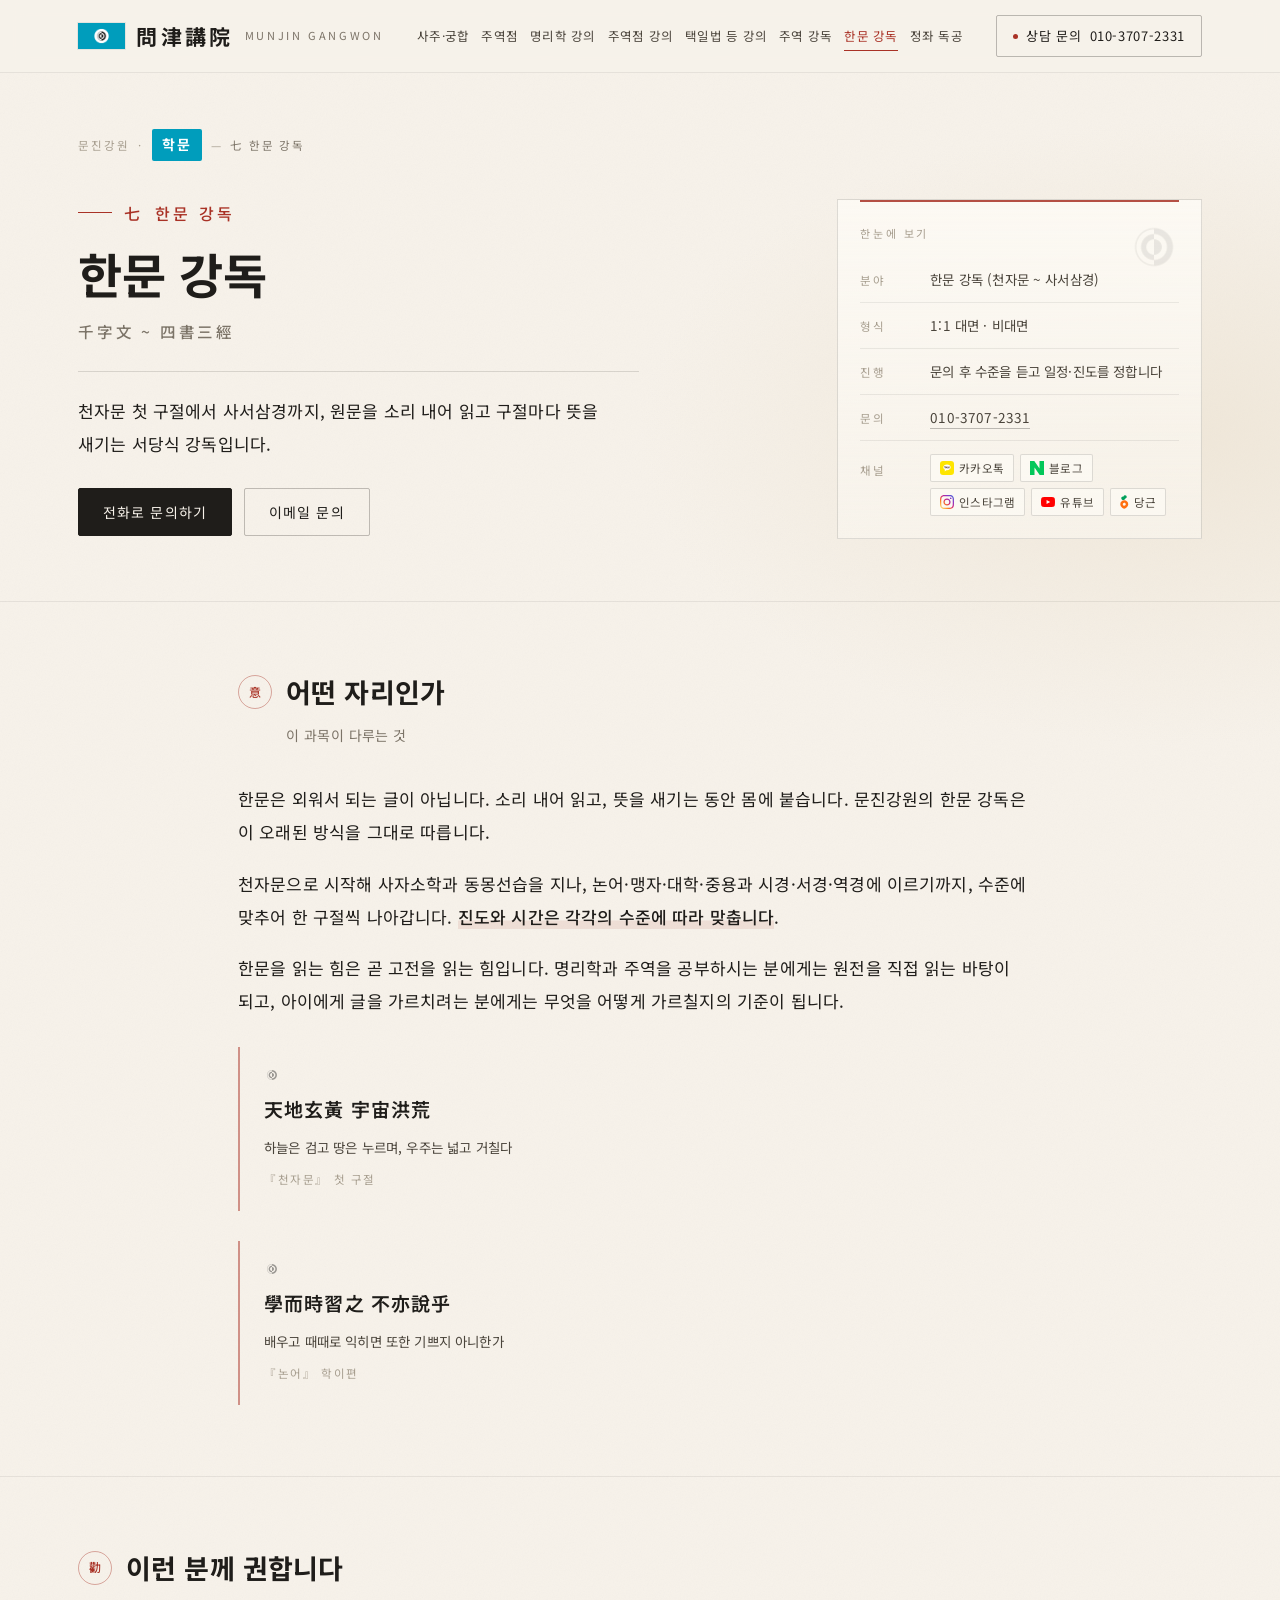
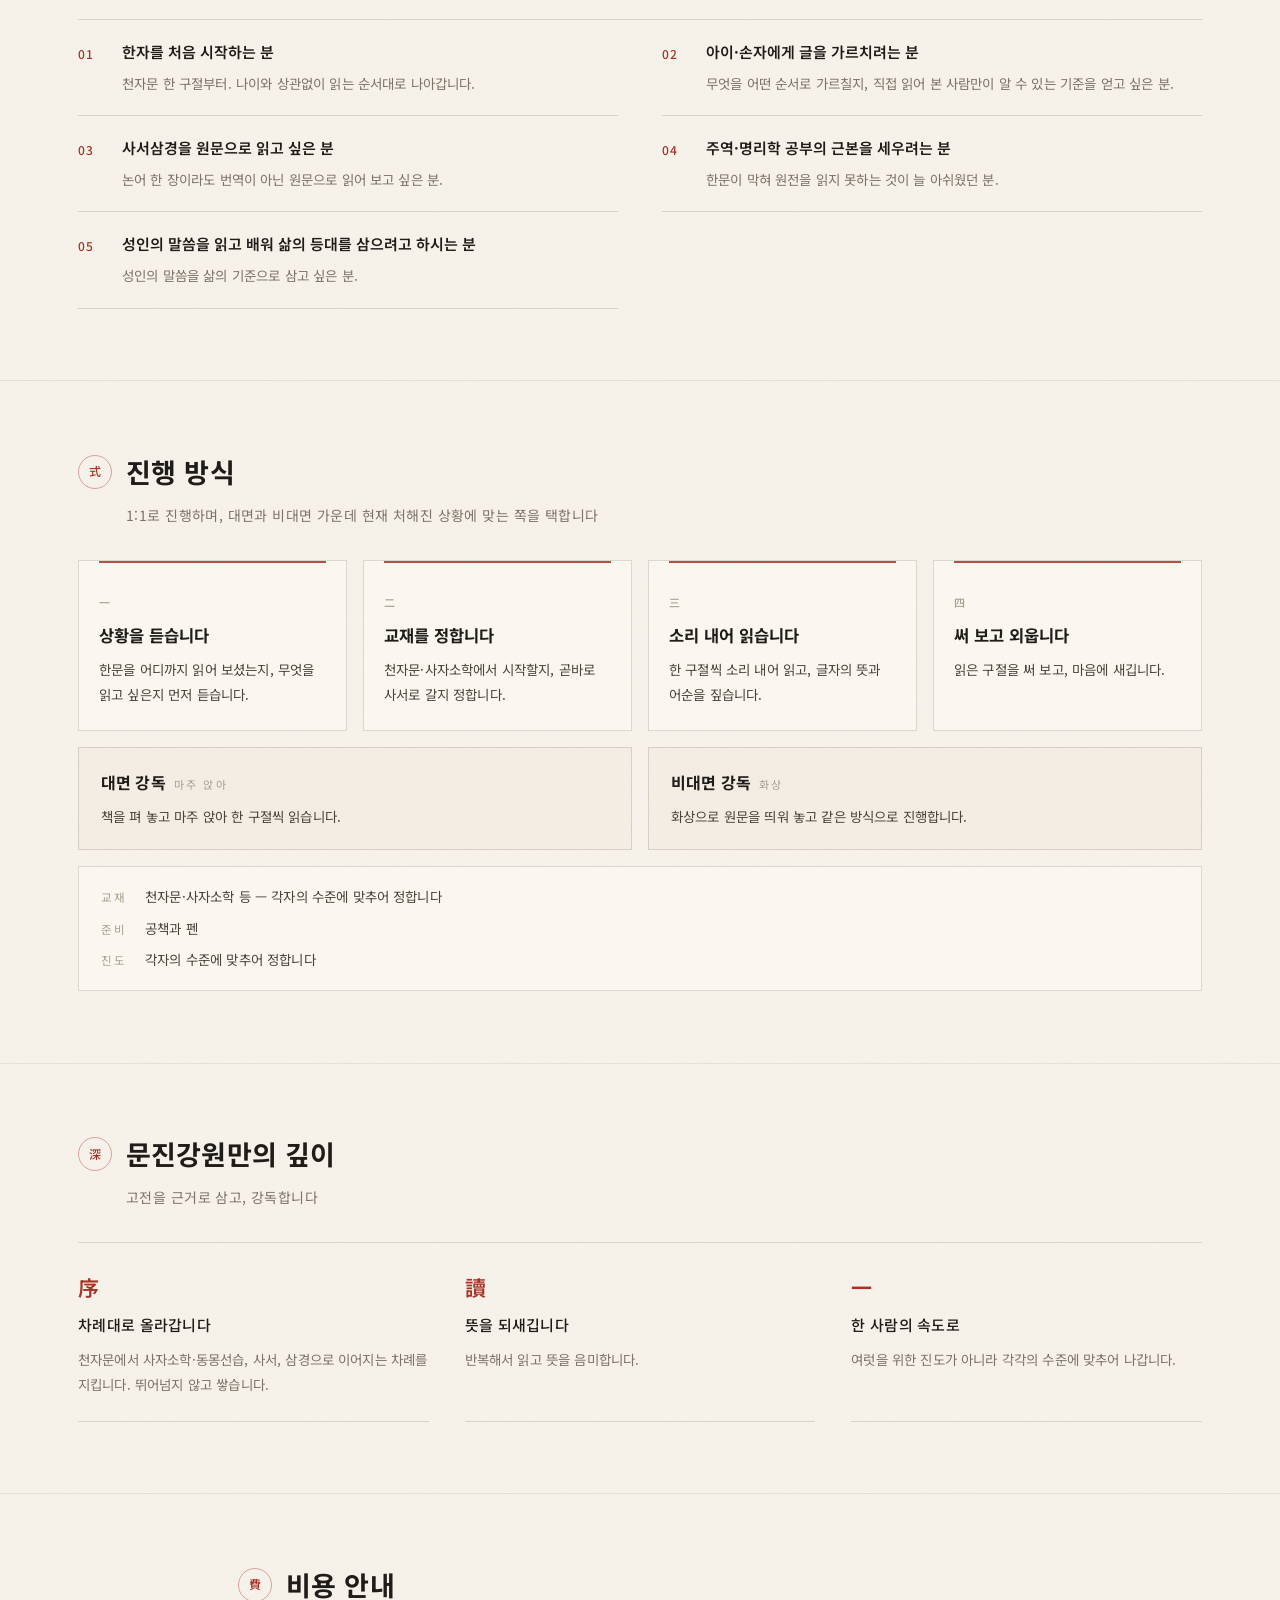
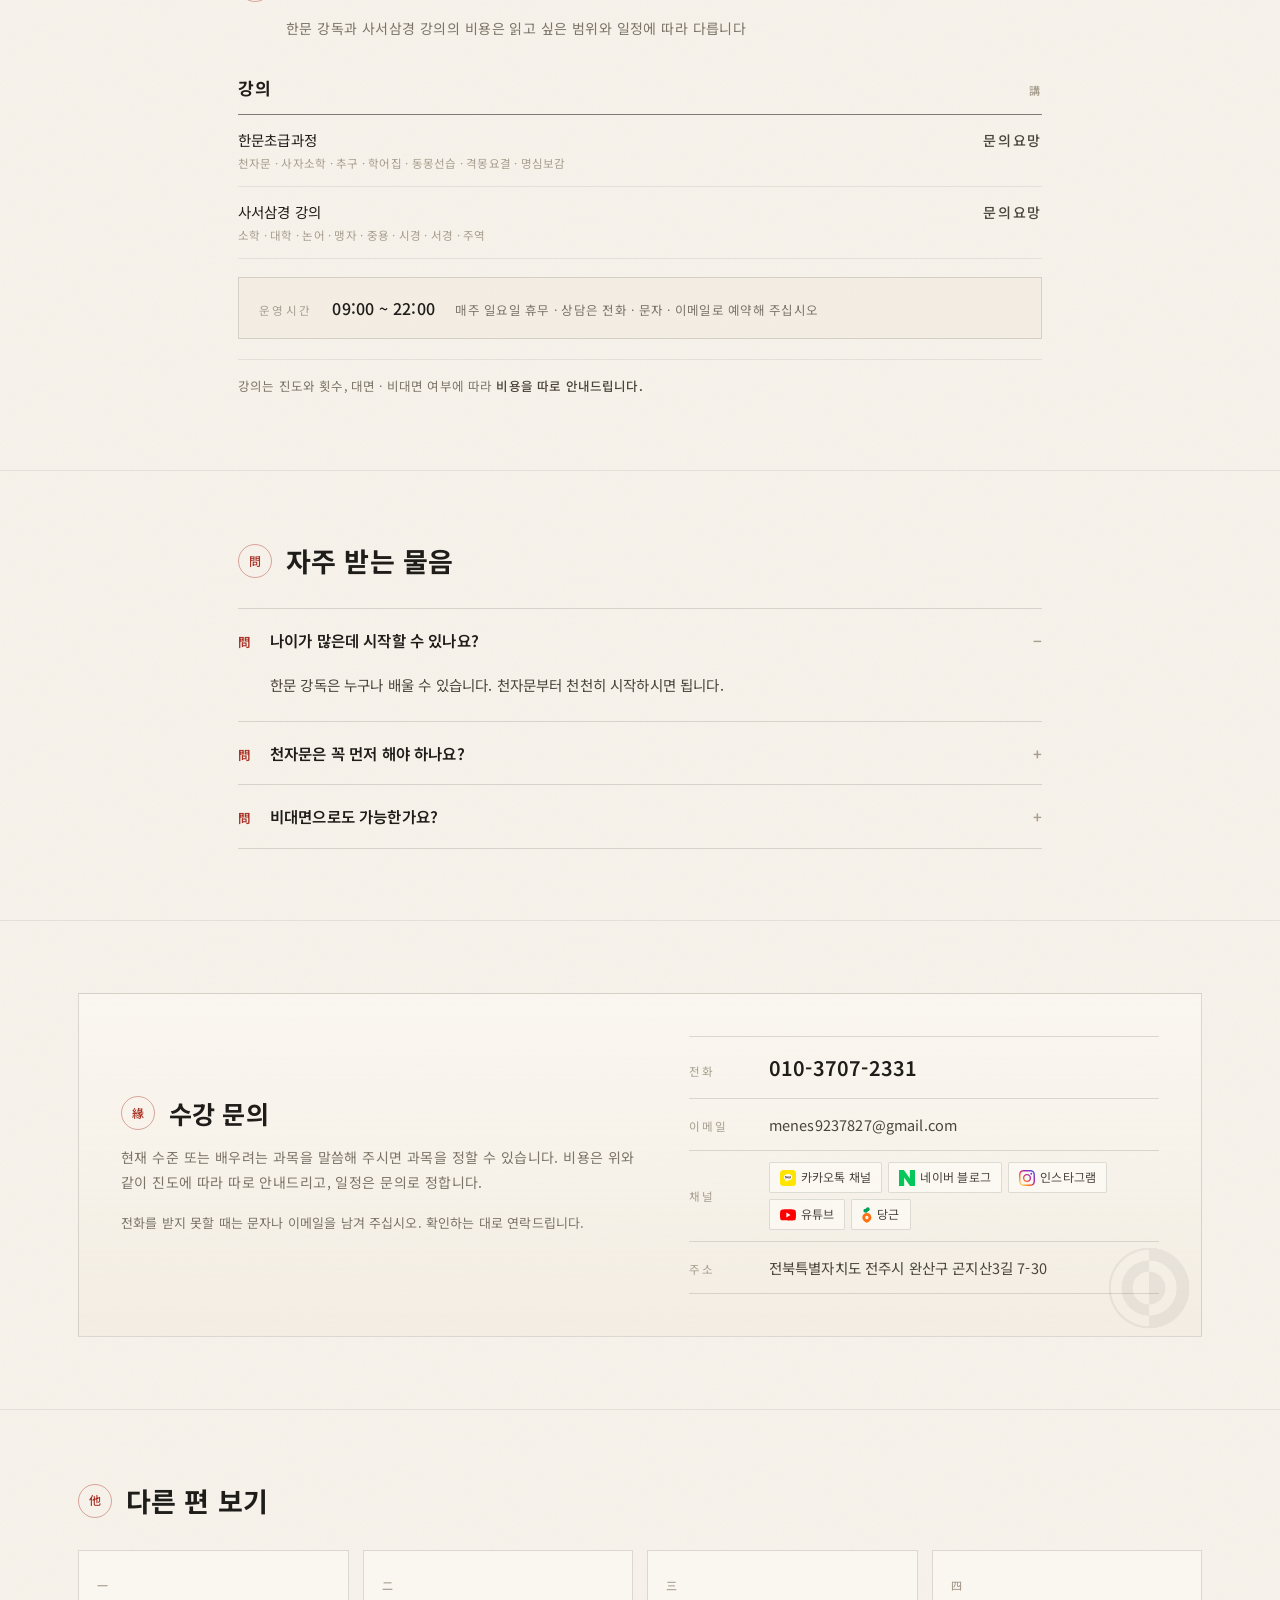
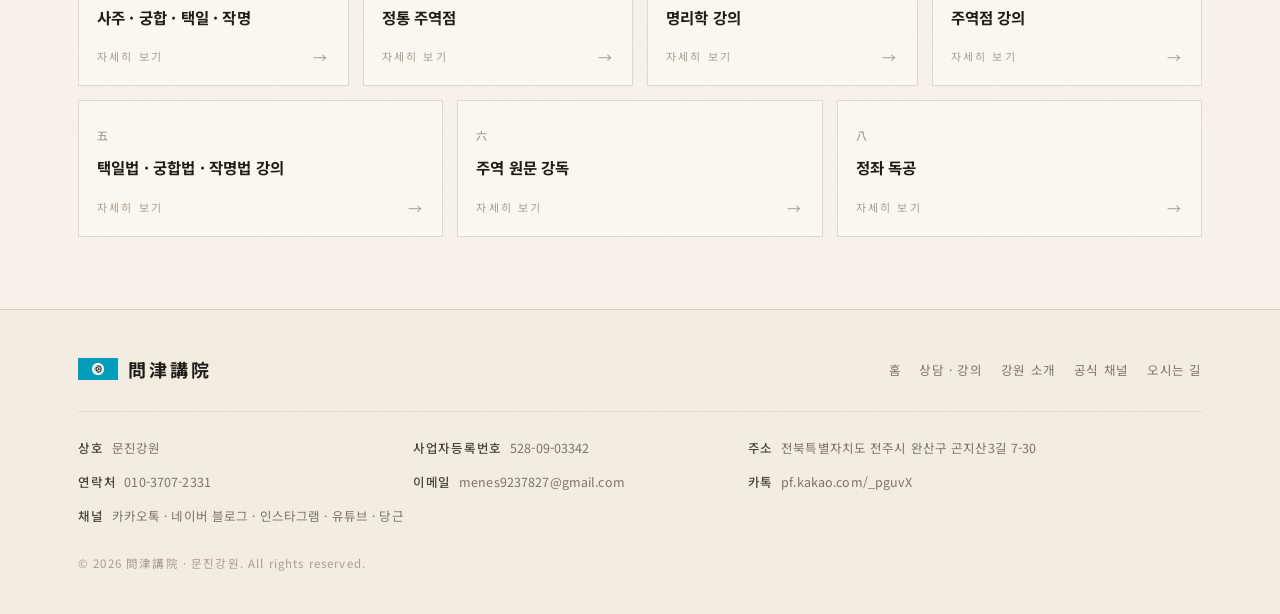
==== commit 2623789d: "전 페이지 영업시간 → 운영시간 라벨 통일 (9)" ====
--- a/hanmun.html
+++ b/hanmun.html
@@ -223,7 +223,7 @@
       </div>
 
       <div class="hours">
-        <span class="lb">영업시간</span>
+        <span class="lb">운영시간</span>
         <span class="v">09:00 ~ 22:00</span>
         <span class="sub">매주 일요일 휴무 · 상담은 전화 · 문자 · 이메일로 예약해 주십시오</span>
       </div>
--- a/assets/detail.css
+++ b/assets/detail.css
@@ -224,6 +224,12 @@
 }
 .prose p + p{margin-top:18px}
 .prose p.split + p.split{margin-top:26px}
+/* 항목 앞 점 표시 — 사주 편 「어떤 자리인가」 */
+.prose p.pt{position:relative;padding-left:1.25em}
+.prose p.pt::before{
+  content:"•";position:absolute;left:.12em;top:0;
+  font-size:.92em;line-height:1.95;color:var(--ink-3);
+}
 .prose strong{font-weight:500;box-shadow:inset 0 -.5em 0 rgba(169,50,38,.1)}
 .quote{margin-top:30px;padding:20px 0 20px 24px;border-left:2px solid rgba(169,50,38,.5)}
 .quote-sym{width:16px;height:16px;opacity:.4;margin-bottom:10px}
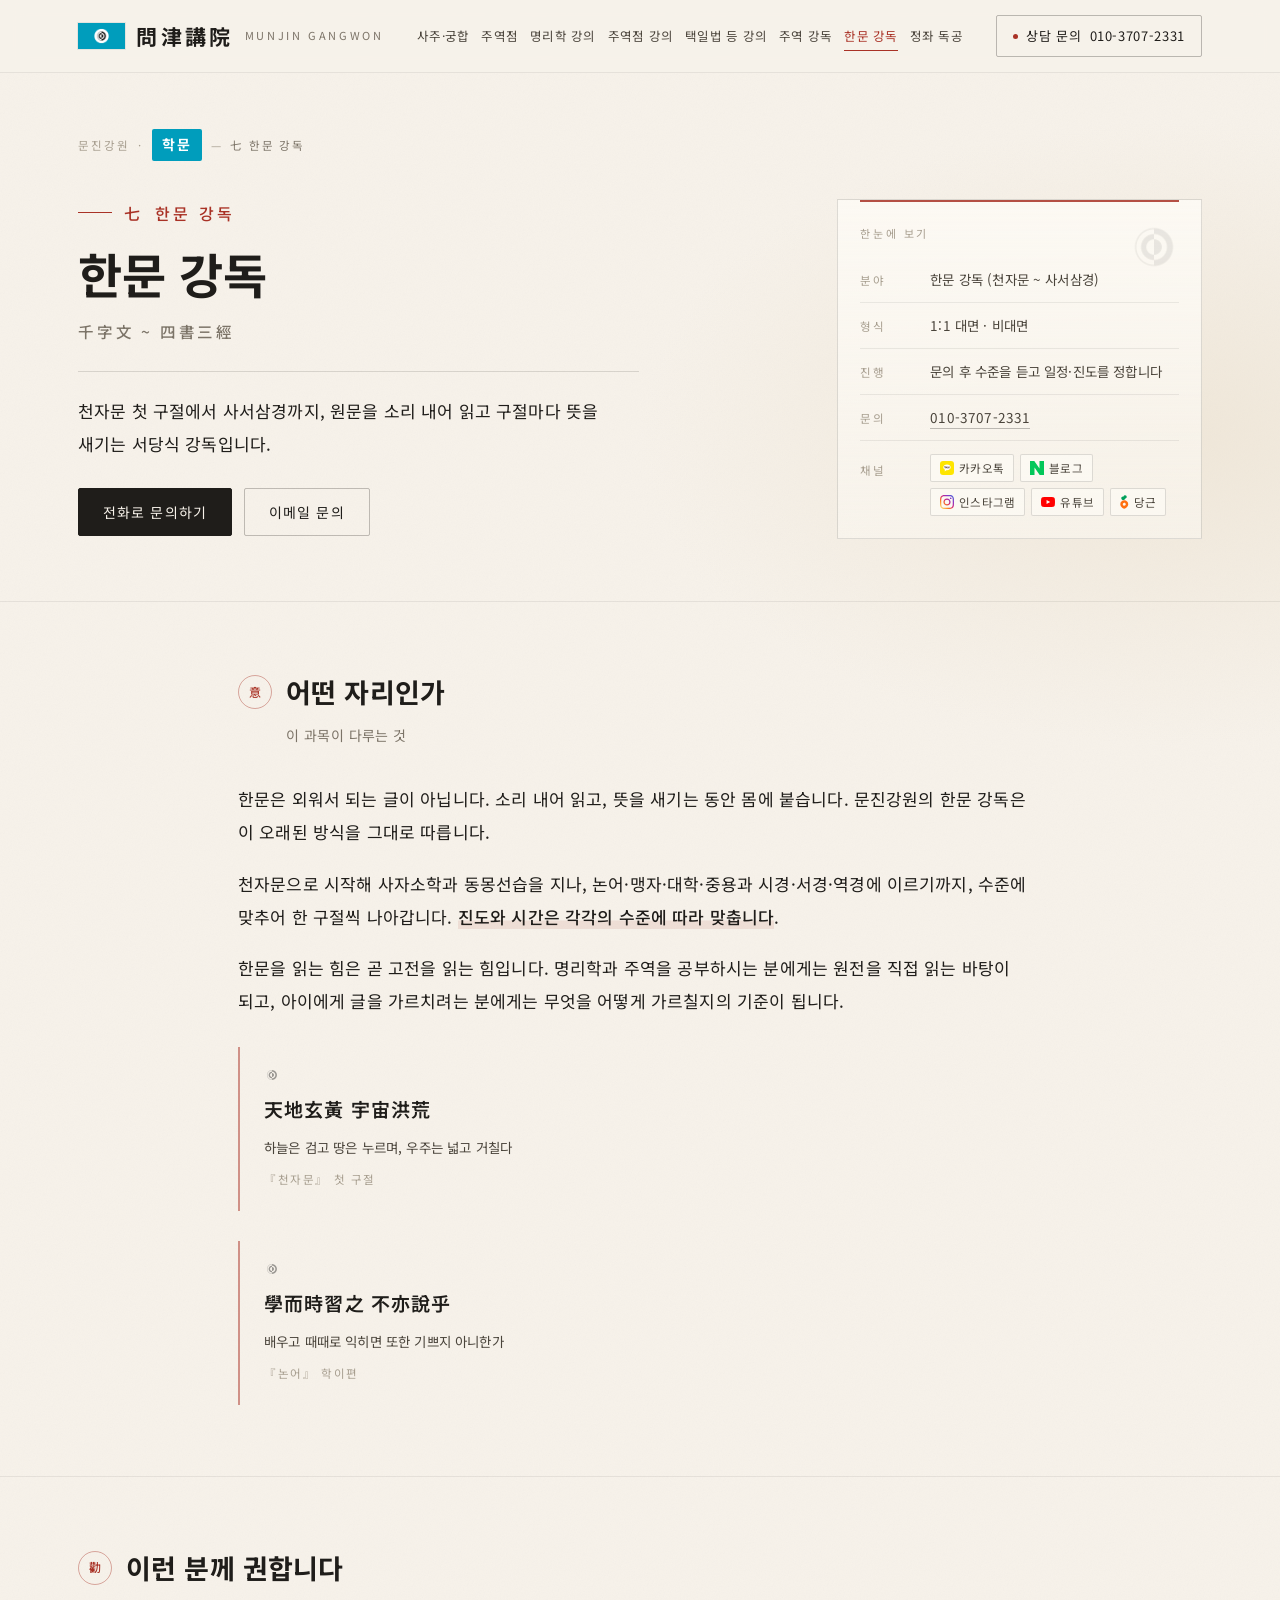
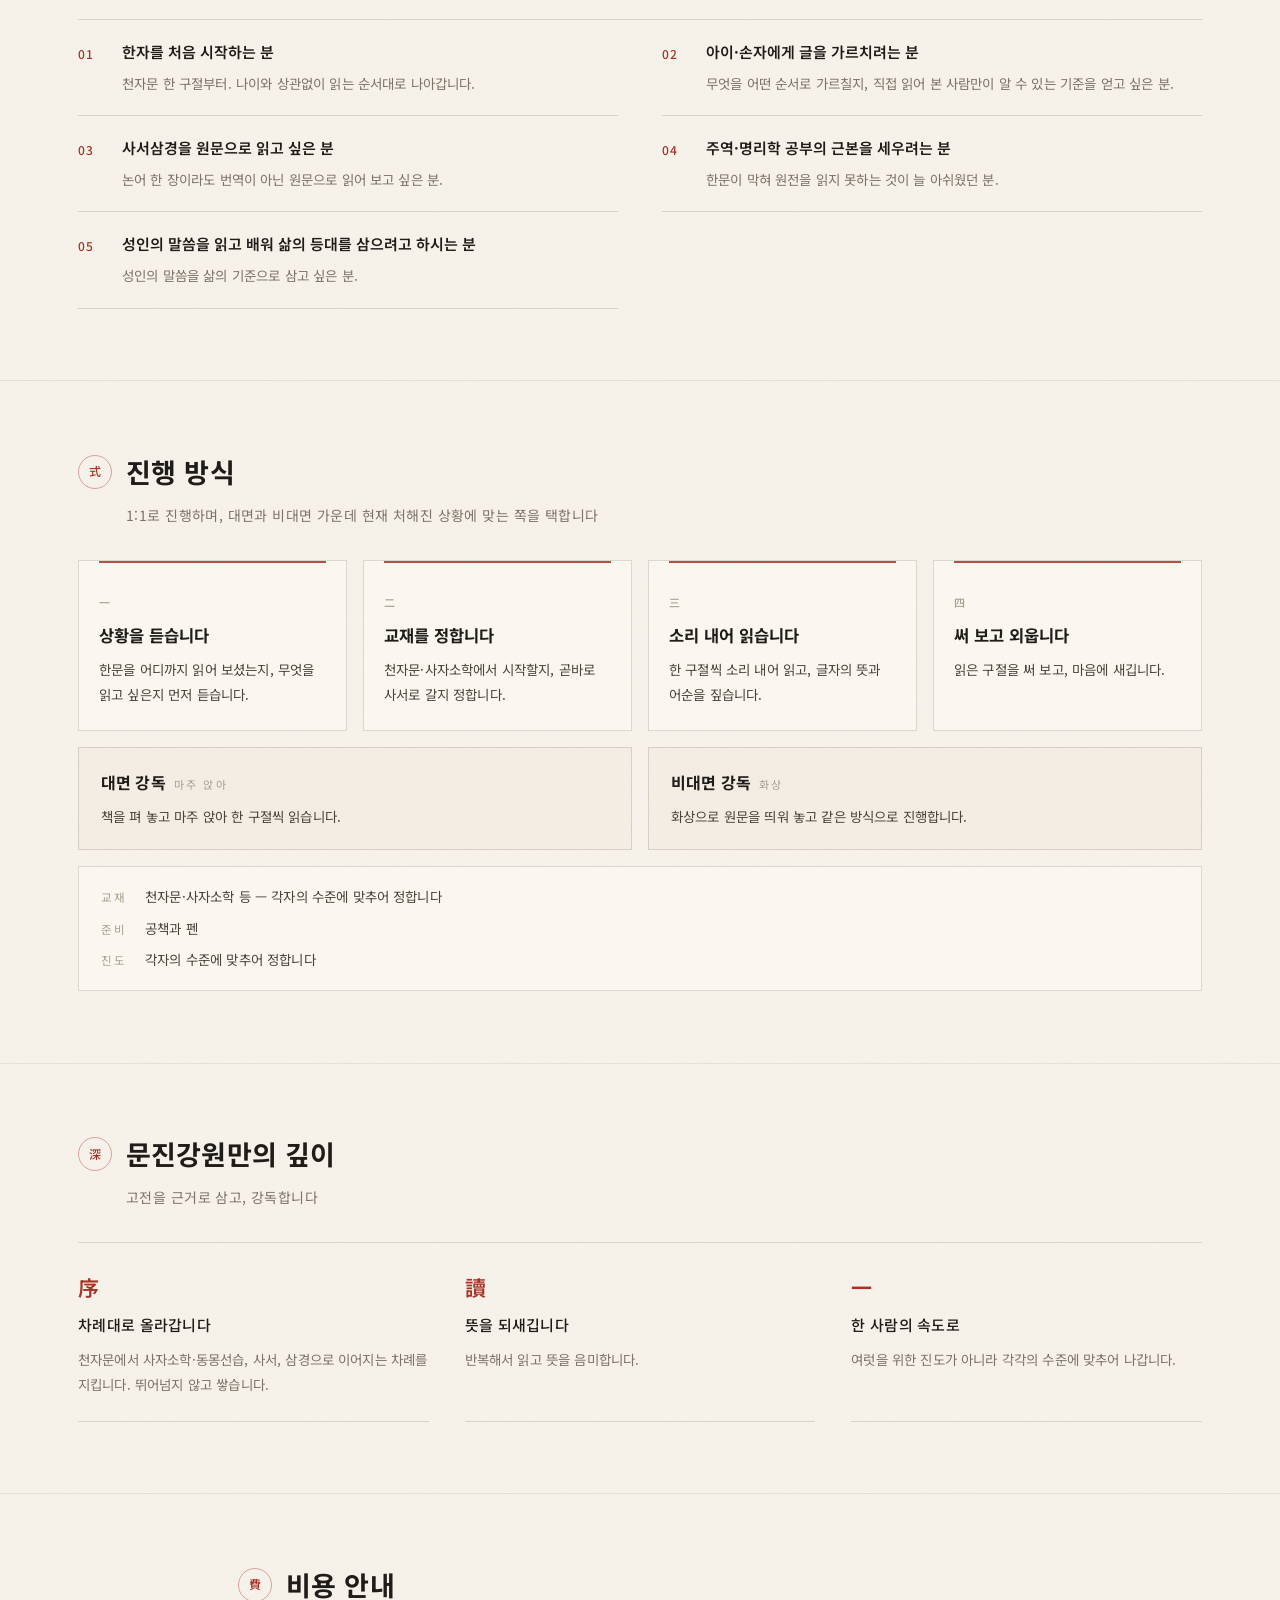
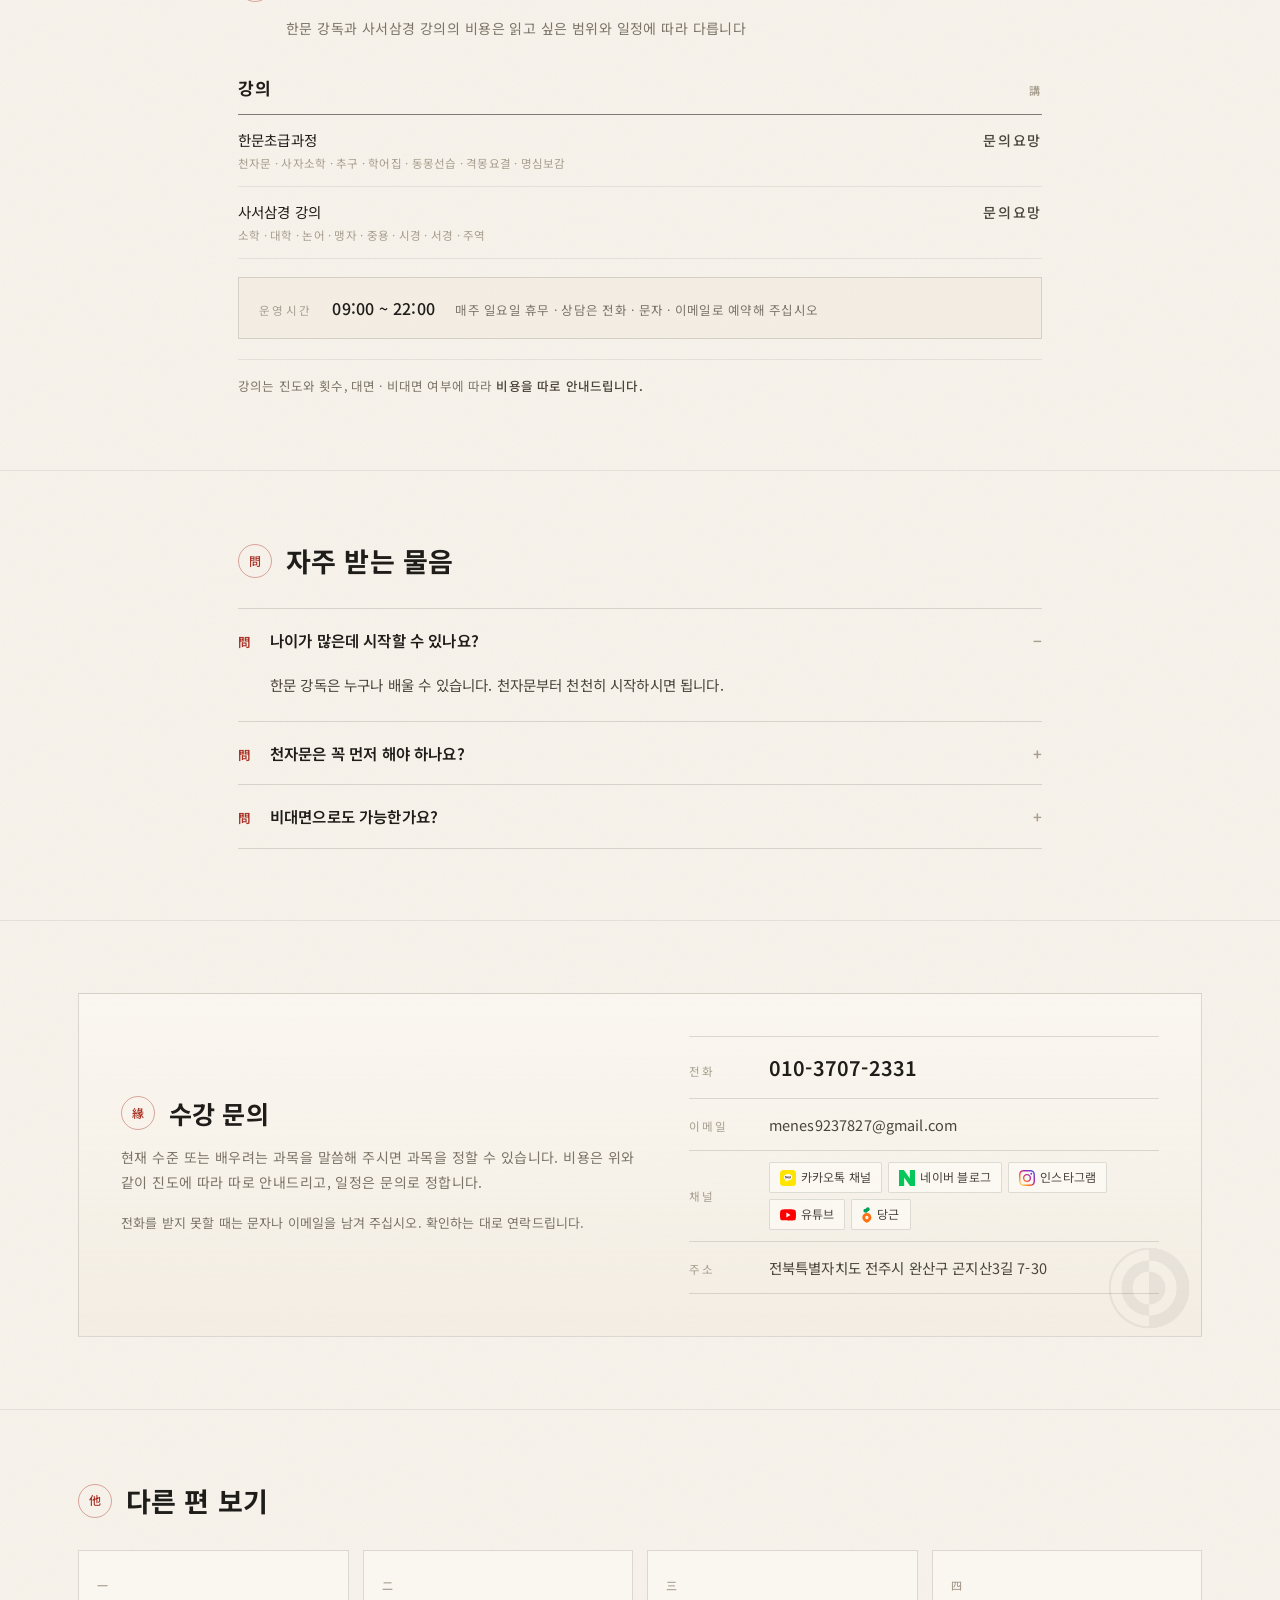
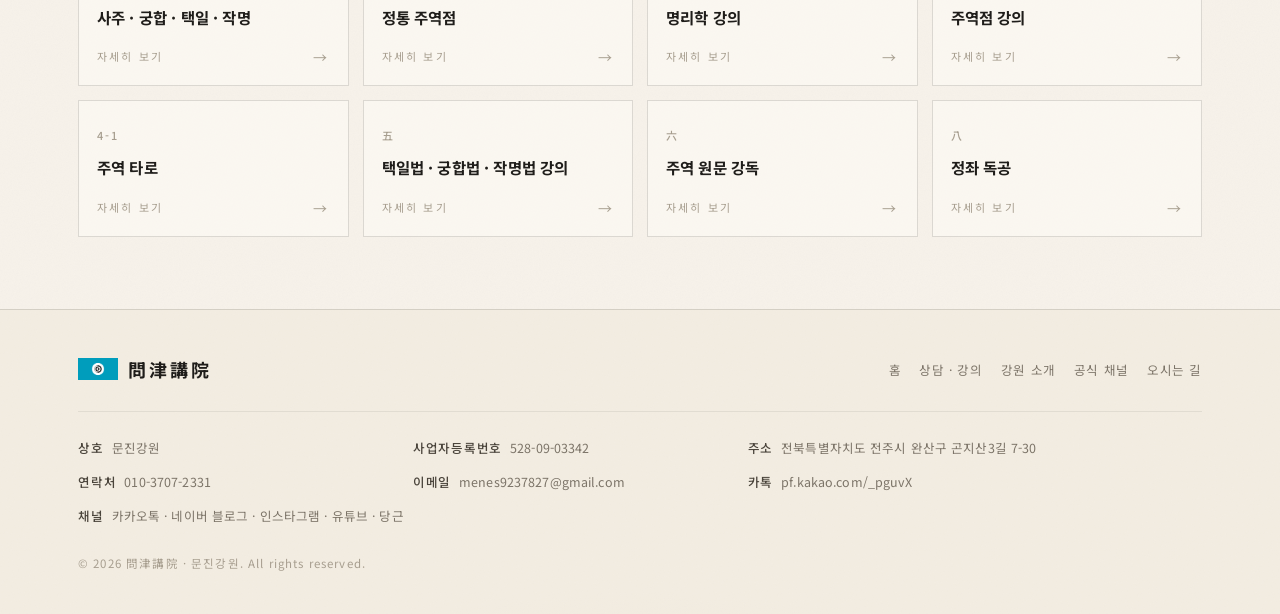
==== commit a0bdf561: "4-1 주역 타로 코너 추가 — 상세 페이지·메인 카드·다른 편 보기·사이트맵" ====
--- a/hanmun.html
+++ b/hanmun.html
@@ -280,7 +280,7 @@
   <section class="sec">
     <div class="wrap">
       <h2 class="h2"><span class="hanja" aria-hidden="true">他</span>다른 편 보기</h2>
-      <div class="pager seven">
+      <div class="pager eight">
           <a class="pg" href="saju.html">
             <span>
               <span class="pn">一</span>
@@ -309,6 +309,14 @@
             <span>
               <span class="pn">四</span>
               <h3>주역점 강의</h3>
+            </span>
+            <span class="go"><span>자세히 보기</span><span class="arrow" aria-hidden="true">→</span></span>
+          </a>
+
+          <a class="pg" href="juyeok-tarot.html">
+            <span>
+              <span class="pn">4-1</span>
+              <h3>주역 타로</h3>
             </span>
             <span class="go"><span>자세히 보기</span><span class="arrow" aria-hidden="true">→</span></span>
           </a>
--- a/assets/detail.css
+++ b/assets/detail.css
@@ -354,6 +354,9 @@
 .pager.seven{grid-template-columns:repeat(12,1fr)}
 .pager.seven .pg{grid-column:span 3}
 .pager.seven .pg:nth-child(n+5){grid-column:span 4}
+/* 8장 — 넉 장씩 두 줄로 고르게 채움 */
+.pager.eight{grid-template-columns:repeat(12,1fr)}
+.pager.eight .pg{grid-column:span 3}
 .pg{
   display:flex;flex-direction:column;justify-content:space-between;
   min-height:120px;padding:18px 18px 16px;
@@ -433,6 +436,8 @@
   .pager.seven .pg{grid-column:span 1}
   .pager.seven .pg:nth-child(n+5){grid-column:span 1}
   .pager.seven .pg:last-child{grid-column:span 2}
+  .pager.eight{grid-template-columns:repeat(2,1fr)}
+  .pager.eight .pg{grid-column:span 1}
   .cta-band{grid-template-columns:1fr}
 }
 @media (max-width:900px){
@@ -488,6 +493,7 @@
   .pager.five{grid-template-columns:1fr 1fr}
   .pager.six{grid-template-columns:1fr 1fr}
   .pager.seven{grid-template-columns:1fr 1fr}
+  .pager.eight{grid-template-columns:1fr 1fr}
   .pg{min-height:104px;padding:15px 15px 14px}
   .pg h3{font-size:14px}
   .who li{padding:18px 0}
